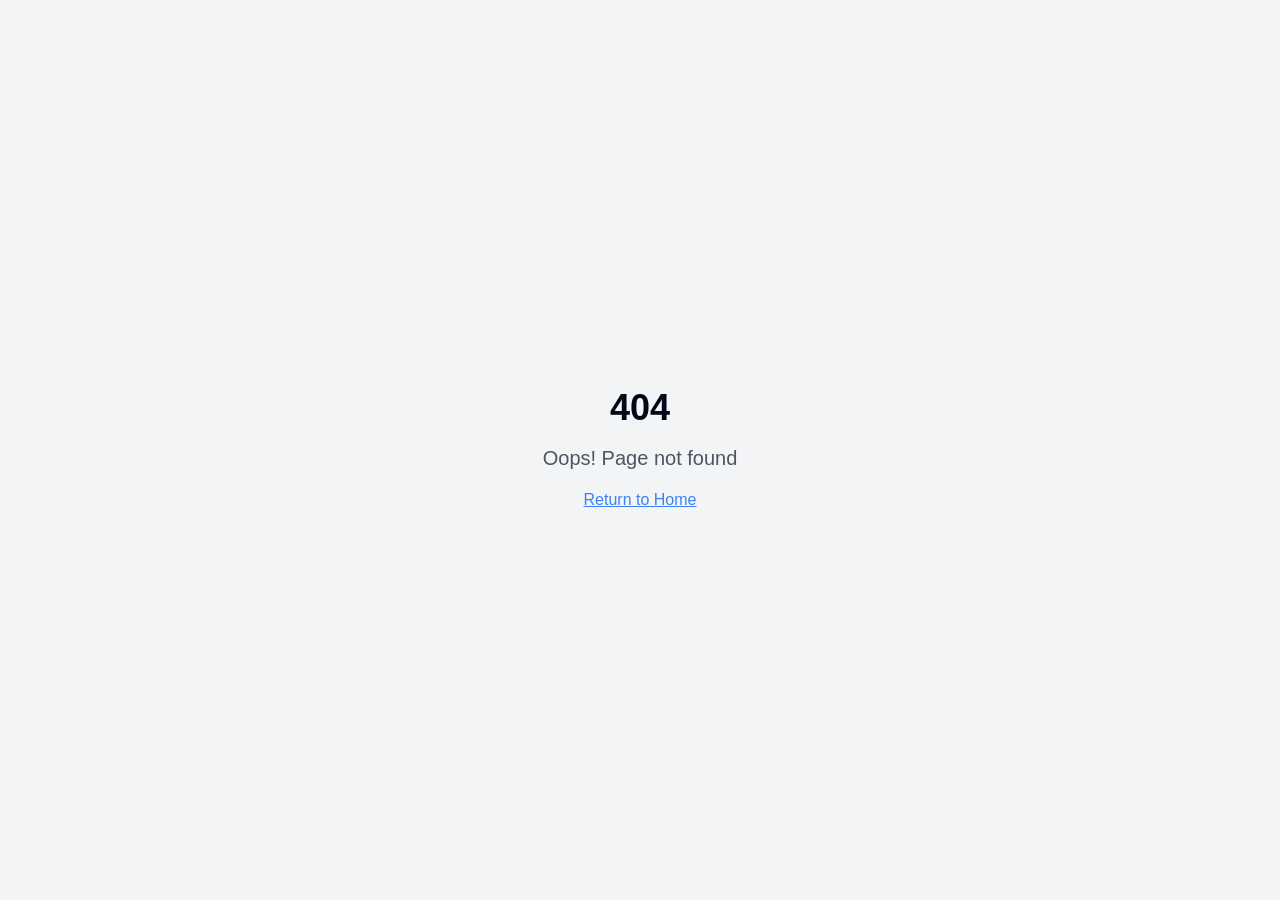
==== index.html @ 4aa0e710 "Initial Commit" ====
<!DOCTYPE html>
<html lang="en">
  <head>
    <meta charset="UTF-8" />
    <meta name="viewport" content="width=device-width, initial-scale=1.0" />
    <title>Parth Karnawat | Data Science in Finance</title>
    <meta name="description" content="Parth Karnawat - Data Science Professional specializing in Credit Risk Modeling, IFRS9, and Financial Analytics" />
    <meta name="author" content="Parth Karnawat" />

    <meta property="og:title" content="Parth Karnawat | Data Science in Finance" />
    <meta property="og:description" content="Parth Karnawat - Data Science Professional specializing in Credit Risk Modeling, IFRS9, and Financial Analytics" />
    <meta property="og:type" content="website" />
    <meta property="og:image" content="https://lovable.dev/opengraph-image-p98pqg.png" />

    <meta name="twitter:card" content="summary_large_image" />
    <meta name="twitter:site" content="@lovable_dev" />
    <meta name="twitter:image" content="https://lovable.dev/opengraph-image-p98pqg.png" />
    <script type="module" crossorigin src="/assets/index-DPYtNSV6.js"></script>
    <link rel="stylesheet" crossorigin href="/assets/index-B_X2TOBn.css">
  </head>

  <body>
    <div id="root"></div>
    <!-- IMPORTANT: DO NOT REMOVE THIS SCRIPT TAG OR THIS VERY COMMENT! -->
    <script src="https://cdn.gpteng.co/gptengineer.js" type="module"></script>
  </body>
</html>
---- assets/index-B_X2TOBn.css ----
*,:before,:after{--tw-border-spacing-x: 0;--tw-border-spacing-y: 0;--tw-translate-x: 0;--tw-translate-y: 0;--tw-rotate: 0;--tw-skew-x: 0;--tw-skew-y: 0;--tw-scale-x: 1;--tw-scale-y: 1;--tw-pan-x: ;--tw-pan-y: ;--tw-pinch-zoom: ;--tw-scroll-snap-strictness: proximity;--tw-gradient-from-position: ;--tw-gradient-via-position: ;--tw-gradient-to-position: ;--tw-ordinal: ;--tw-slashed-zero: ;--tw-numeric-figure: ;--tw-numeric-spacing: ;--tw-numeric-fraction: ;--tw-ring-inset: ;--tw-ring-offset-width: 0px;--tw-ring-offset-color: #fff;--tw-ring-color: rgb(59 130 246 / .5);--tw-ring-offset-shadow: 0 0 #0000;--tw-ring-shadow: 0 0 #0000;--tw-shadow: 0 0 #0000;--tw-shadow-colored: 0 0 #0000;--tw-blur: ;--tw-brightness: ;--tw-contrast: ;--tw-grayscale: ;--tw-hue-rotate: ;--tw-invert: ;--tw-saturate: ;--tw-sepia: ;--tw-drop-shadow: ;--tw-backdrop-blur: ;--tw-backdrop-brightness: ;--tw-backdrop-contrast: ;--tw-backdrop-grayscale: ;--tw-backdrop-hue-rotate: ;--tw-backdrop-invert: ;--tw-backdrop-opacity: ;--tw-backdrop-saturate: ;--tw-backdrop-sepia: ;--tw-contain-size: ;--tw-contain-layout: ;--tw-contain-paint: ;--tw-contain-style: }::backdrop{--tw-border-spacing-x: 0;--tw-border-spacing-y: 0;--tw-translate-x: 0;--tw-translate-y: 0;--tw-rotate: 0;--tw-skew-x: 0;--tw-skew-y: 0;--tw-scale-x: 1;--tw-scale-y: 1;--tw-pan-x: ;--tw-pan-y: ;--tw-pinch-zoom: ;--tw-scroll-snap-strictness: proximity;--tw-gradient-from-position: ;--tw-gradient-via-position: ;--tw-gradient-to-position: ;--tw-ordinal: ;--tw-slashed-zero: ;--tw-numeric-figure: ;--tw-numeric-spacing: ;--tw-numeric-fraction: ;--tw-ring-inset: ;--tw-ring-offset-width: 0px;--tw-ring-offset-color: #fff;--tw-ring-color: rgb(59 130 246 / .5);--tw-ring-offset-shadow: 0 0 #0000;--tw-ring-shadow: 0 0 #0000;--tw-shadow: 0 0 #0000;--tw-shadow-colored: 0 0 #0000;--tw-blur: ;--tw-brightness: ;--tw-contrast: ;--tw-grayscale: ;--tw-hue-rotate: ;--tw-invert: ;--tw-saturate: ;--tw-sepia: ;--tw-drop-shadow: ;--tw-backdrop-blur: ;--tw-backdrop-brightness: ;--tw-backdrop-contrast: ;--tw-backdrop-grayscale: ;--tw-backdrop-hue-rotate: ;--tw-backdrop-invert: ;--tw-backdrop-opacity: ;--tw-backdrop-saturate: ;--tw-backdrop-sepia: ;--tw-contain-size: ;--tw-contain-layout: ;--tw-contain-paint: ;--tw-contain-style: }*,:before,:after{box-sizing:border-box;border-width:0;border-style:solid;border-color:#e5e7eb}:before,:after{--tw-content: ""}html,:host{line-height:1.5;-webkit-text-size-adjust:100%;-moz-tab-size:4;-o-tab-size:4;tab-size:4;font-family:ui-sans-serif,system-ui,sans-serif,"Apple Color Emoji","Segoe UI Emoji",Segoe UI Symbol,"Noto Color Emoji";font-feature-settings:normal;font-variation-settings:normal;-webkit-tap-highlight-color:transparent}body{margin:0;line-height:inherit}hr{height:0;color:inherit;border-top-width:1px}abbr:where([title]){-webkit-text-decoration:underline dotted;text-decoration:underline dotted}h1,h2,h3,h4,h5,h6{font-size:inherit;font-weight:inherit}a{color:inherit;text-decoration:inherit}b,strong{font-weight:bolder}code,kbd,samp,pre{font-family:ui-monospace,SFMono-Regular,Menlo,Monaco,Consolas,Liberation Mono,Courier New,monospace;font-feature-settings:normal;font-variation-settings:normal;font-size:1em}small{font-size:80%}sub,sup{font-size:75%;line-height:0;position:relative;vertical-align:baseline}sub{bottom:-.25em}sup{top:-.5em}table{text-indent:0;border-color:inherit;border-collapse:collapse}button,input,optgroup,select,textarea{font-family:inherit;font-feature-settings:inherit;font-variation-settings:inherit;font-size:100%;font-weight:inherit;line-height:inherit;letter-spacing:inherit;color:inherit;margin:0;padding:0}button,select{text-transform:none}button,input:where([type=button]),input:where([type=reset]),input:where([type=submit]){-webkit-appearance:button;background-color:transparent;background-image:none}:-moz-focusring{outline:auto}:-moz-ui-invalid{box-shadow:none}progress{vertical-align:baseline}::-webkit-inner-spin-button,::-webkit-outer-spin-button{height:auto}[type=search]{-webkit-appearance:textfield;outline-offset:-2px}::-webkit-search-decoration{-webkit-appearance:none}::-webkit-file-upload-button{-webkit-appearance:button;font:inherit}summary{display:list-item}blockquote,dl,dd,h1,h2,h3,h4,h5,h6,hr,figure,p,pre{margin:0}fieldset{margin:0;padding:0}legend{padding:0}ol,ul,menu{list-style:none;margin:0;padding:0}dialog{padding:0}textarea{resize:vertical}input::-moz-placeholder,textarea::-moz-placeholder{opacity:1;color:#9ca3af}input::placeholder,textarea::placeholder{opacity:1;color:#9ca3af}button,[role=button]{cursor:pointer}:disabled{cursor:default}img,svg,video,canvas,audio,iframe,embed,object{display:block;vertical-align:middle}img,video{max-width:100%;height:auto}[hidden]:where(:not([hidden=until-found])){display:none}html{scroll-behavior:smooth;font-family:Inter,sans-serif}h1,h2,h3,h4,h5,h6{font-weight:600}.section-padding{padding-top:4rem;padding-bottom:4rem}@media (min-width: 768px){.section-padding{padding-top:6rem;padding-bottom:6rem}}.finance-gradient{background:linear-gradient(135deg,#0a2342,#2a7f62)}.card-finance{overflow:hidden;border-radius:var(--radius);--tw-bg-opacity: 1;background-color:rgb(255 255 255 / var(--tw-bg-opacity, 1));--tw-shadow: 0 4px 6px -1px rgb(0 0 0 / .1), 0 2px 4px -2px rgb(0 0 0 / .1);--tw-shadow-colored: 0 4px 6px -1px var(--tw-shadow-color), 0 2px 4px -2px var(--tw-shadow-color);box-shadow:var(--tw-ring-offset-shadow, 0 0 #0000),var(--tw-ring-shadow, 0 0 #0000),var(--tw-shadow);transition-property:box-shadow;transition-timing-function:cubic-bezier(.4,0,.2,1);transition-duration:.3s;animation-duration:.3s}.card-finance:hover{--tw-shadow: 0 10px 15px -3px rgb(0 0 0 / .1), 0 4px 6px -4px rgb(0 0 0 / .1);--tw-shadow-colored: 0 10px 15px -3px var(--tw-shadow-color), 0 4px 6px -4px var(--tw-shadow-color);box-shadow:var(--tw-ring-offset-shadow, 0 0 #0000),var(--tw-ring-shadow, 0 0 #0000),var(--tw-shadow)}.fade-in{opacity:0;animation:fadeIn .8s ease-in forwards}.slide-in-left{opacity:0;transform:translate(-30px);animation:slideInLeft .6s ease-out forwards}.slide-in-right{opacity:0;transform:translate(30px);animation:slideInRight .6s ease-out forwards}@keyframes fadeIn{0%{opacity:0}to{opacity:1}}@keyframes slideUp{0%{opacity:0;transform:translateY(20px)}to{opacity:1;transform:translateY(0)}}@keyframes slideInLeft{0%{opacity:0;transform:translate(-30px)}to{opacity:1;transform:translate(0)}}@keyframes slideInRight{0%{opacity:0;transform:translate(30px)}to{opacity:1;transform:translate(0)}}:root{--background: 0 0% 100%;--foreground: 222.2 84% 4.9%;--card: 0 0% 100%;--card-foreground: 222.2 84% 4.9%;--popover: 0 0% 100%;--popover-foreground: 222.2 84% 4.9%;--primary: 222.2 47.4% 11.2%;--primary-foreground: 210 40% 98%;--secondary: 210 40% 96.1%;--secondary-foreground: 222.2 47.4% 11.2%;--muted: 210 40% 96.1%;--muted-foreground: 215.4 16.3% 46.9%;--accent: 210 40% 96.1%;--accent-foreground: 222.2 47.4% 11.2%;--destructive: 0 84.2% 60.2%;--destructive-foreground: 210 40% 98%;--border: 214.3 31.8% 91.4%;--input: 214.3 31.8% 91.4%;--ring: 222.2 84% 4.9%;--radius: .5rem;--sidebar-background: 0 0% 98%;--sidebar-foreground: 240 5.3% 26.1%;--sidebar-primary: 240 5.9% 10%;--sidebar-primary-foreground: 0 0% 98%;--sidebar-accent: 240 4.8% 95.9%;--sidebar-accent-foreground: 240 5.9% 10%;--sidebar-border: 220 13% 91%;--sidebar-ring: 217.2 91.2% 59.8%}.dark{--background: 222.2 84% 4.9%;--foreground: 210 40% 98%;--card: 222.2 84% 4.9%;--card-foreground: 210 40% 98%;--popover: 222.2 84% 4.9%;--popover-foreground: 210 40% 98%;--primary: 210 40% 98%;--primary-foreground: 222.2 47.4% 11.2%;--secondary: 217.2 32.6% 17.5%;--secondary-foreground: 210 40% 98%;--muted: 217.2 32.6% 17.5%;--muted-foreground: 215 20.2% 65.1%;--accent: 217.2 32.6% 17.5%;--accent-foreground: 210 40% 98%;--destructive: 0 62.8% 30.6%;--destructive-foreground: 210 40% 98%;--border: 217.2 32.6% 17.5%;--input: 217.2 32.6% 17.5%;--ring: 212.7 26.8% 83.9%;--sidebar-background: 240 5.9% 10%;--sidebar-foreground: 240 4.8% 95.9%;--sidebar-primary: 224.3 76.3% 48%;--sidebar-primary-foreground: 0 0% 100%;--sidebar-accent: 240 3.7% 15.9%;--sidebar-accent-foreground: 240 4.8% 95.9%;--sidebar-border: 240 3.7% 15.9%;--sidebar-ring: 217.2 91.2% 59.8%}*{border-color:hsl(var(--border))}body{background-color:hsl(var(--background));color:hsl(var(--foreground))}.container{width:100%;margin-right:auto;margin-left:auto;padding-right:2rem;padding-left:2rem}@media (min-width: 1400px){.container{max-width:1400px}}.sr-only{position:absolute;width:1px;height:1px;padding:0;margin:-1px;overflow:hidden;clip:rect(0,0,0,0);white-space:nowrap;border-width:0}.pointer-events-none{pointer-events:none}.pointer-events-auto{pointer-events:auto}.visible{visibility:visible}.invisible{visibility:hidden}.fixed{position:fixed}.absolute{position:absolute}.relative{position:relative}.inset-0{top:0;right:0;bottom:0;left:0}.inset-x-0{left:0;right:0}.inset-y-0{top:0;bottom:0}.-bottom-12{bottom:-3rem}.-left-12{left:-3rem}.-left-\[9px\]{left:-9px}.-right-12{right:-3rem}.-top-12{top:-3rem}.bottom-0{bottom:0}.bottom-10{bottom:2.5rem}.left-0{left:0}.left-1{left:.25rem}.left-1\/2{left:50%}.left-2{left:.5rem}.left-\[50\%\]{left:50%}.right-0{right:0}.right-1{right:.25rem}.right-2{right:.5rem}.right-3{right:.75rem}.right-4{right:1rem}.top-0{top:0}.top-1\.5{top:.375rem}.top-1\/2{top:50%}.top-2{top:.5rem}.top-3\.5{top:.875rem}.top-4{top:1rem}.top-\[1px\]{top:1px}.top-\[50\%\]{top:50%}.top-\[60\%\]{top:60%}.top-full{top:100%}.z-10{z-index:10}.z-20{z-index:20}.z-50{z-index:50}.z-\[100\]{z-index:100}.z-\[1\]{z-index:1}.-mx-1{margin-left:-.25rem;margin-right:-.25rem}.mx-2{margin-left:.5rem;margin-right:.5rem}.mx-3\.5{margin-left:.875rem;margin-right:.875rem}.mx-auto{margin-left:auto;margin-right:auto}.my-0\.5{margin-top:.125rem;margin-bottom:.125rem}.my-1{margin-top:.25rem;margin-bottom:.25rem}.-ml-4{margin-left:-1rem}.-mt-4{margin-top:-1rem}.mb-1{margin-bottom:.25rem}.mb-12{margin-bottom:3rem}.mb-2{margin-bottom:.5rem}.mb-3{margin-bottom:.75rem}.mb-4{margin-bottom:1rem}.mb-6{margin-bottom:1.5rem}.mb-8{margin-bottom:2rem}.ml-1{margin-left:.25rem}.ml-4{margin-left:1rem}.ml-auto{margin-left:auto}.mr-2{margin-right:.5rem}.mr-3{margin-right:.75rem}.mt-1{margin-top:.25rem}.mt-1\.5{margin-top:.375rem}.mt-2{margin-top:.5rem}.mt-24{margin-top:6rem}.mt-4{margin-top:1rem}.mt-8{margin-top:2rem}.mt-auto{margin-top:auto}.block{display:block}.flex{display:flex}.inline-flex{display:inline-flex}.table{display:table}.grid{display:grid}.hidden{display:none}.aspect-square{aspect-ratio:1 / 1}.aspect-video{aspect-ratio:16 / 9}.size-4{width:1rem;height:1rem}.h-1\.5{height:.375rem}.h-10{height:2.5rem}.h-11{height:2.75rem}.h-12{height:3rem}.h-2{height:.5rem}.h-2\.5{height:.625rem}.h-3{height:.75rem}.h-3\.5{height:.875rem}.h-4{height:1rem}.h-5{height:1.25rem}.h-6{height:1.5rem}.h-7{height:1.75rem}.h-8{height:2rem}.h-9{height:2.25rem}.h-\[1px\]{height:1px}.h-\[var\(--radix-navigation-menu-viewport-height\)\]{height:var(--radix-navigation-menu-viewport-height)}.h-\[var\(--radix-select-trigger-height\)\]{height:var(--radix-select-trigger-height)}.h-auto{height:auto}.h-full{height:100%}.h-px{height:1px}.h-svh{height:100svh}.max-h-96{max-height:24rem}.max-h-\[300px\]{max-height:300px}.max-h-screen{max-height:100vh}.min-h-0{min-height:0px}.min-h-\[150px\]{min-height:150px}.min-h-\[80px\]{min-height:80px}.min-h-screen{min-height:100vh}.min-h-svh{min-height:100svh}.w-0{width:0px}.w-1{width:.25rem}.w-10{width:2.5rem}.w-11{width:2.75rem}.w-2{width:.5rem}.w-2\.5{width:.625rem}.w-3{width:.75rem}.w-3\.5{width:.875rem}.w-3\/4{width:75%}.w-4{width:1rem}.w-5{width:1.25rem}.w-64{width:16rem}.w-7{width:1.75rem}.w-72{width:18rem}.w-8{width:2rem}.w-9{width:2.25rem}.w-\[--sidebar-width\]{width:var(--sidebar-width)}.w-\[100px\]{width:100px}.w-\[1px\]{width:1px}.w-auto{width:auto}.w-full{width:100%}.w-max{width:-moz-max-content;width:max-content}.w-px{width:1px}.min-w-0{min-width:0px}.min-w-5{min-width:1.25rem}.min-w-\[12rem\]{min-width:12rem}.min-w-\[8rem\]{min-width:8rem}.min-w-\[var\(--radix-select-trigger-width\)\]{min-width:var(--radix-select-trigger-width)}.max-w-2xl{max-width:42rem}.max-w-3xl{max-width:48rem}.max-w-\[--skeleton-width\]{max-width:var(--skeleton-width)}.max-w-lg{max-width:32rem}.max-w-max{max-width:-moz-max-content;max-width:max-content}.flex-1{flex:1 1 0%}.flex-shrink-0,.shrink-0{flex-shrink:0}.grow{flex-grow:1}.grow-0{flex-grow:0}.basis-full{flex-basis:100%}.caption-bottom{caption-side:bottom}.border-collapse{border-collapse:collapse}.-translate-x-1\/2{--tw-translate-x: -50%;transform:translate(var(--tw-translate-x),var(--tw-translate-y)) rotate(var(--tw-rotate)) skew(var(--tw-skew-x)) skewY(var(--tw-skew-y)) scaleX(var(--tw-scale-x)) scaleY(var(--tw-scale-y))}.-translate-x-px{--tw-translate-x: -1px;transform:translate(var(--tw-translate-x),var(--tw-translate-y)) rotate(var(--tw-rotate)) skew(var(--tw-skew-x)) skewY(var(--tw-skew-y)) scaleX(var(--tw-scale-x)) scaleY(var(--tw-scale-y))}.-translate-y-1\/2{--tw-translate-y: -50%;transform:translate(var(--tw-translate-x),var(--tw-translate-y)) rotate(var(--tw-rotate)) skew(var(--tw-skew-x)) skewY(var(--tw-skew-y)) scaleX(var(--tw-scale-x)) scaleY(var(--tw-scale-y))}.translate-x-\[-50\%\]{--tw-translate-x: -50%;transform:translate(var(--tw-translate-x),var(--tw-translate-y)) rotate(var(--tw-rotate)) skew(var(--tw-skew-x)) skewY(var(--tw-skew-y)) scaleX(var(--tw-scale-x)) scaleY(var(--tw-scale-y))}.translate-x-px{--tw-translate-x: 1px;transform:translate(var(--tw-translate-x),var(--tw-translate-y)) rotate(var(--tw-rotate)) skew(var(--tw-skew-x)) skewY(var(--tw-skew-y)) scaleX(var(--tw-scale-x)) scaleY(var(--tw-scale-y))}.translate-y-\[-50\%\]{--tw-translate-y: -50%;transform:translate(var(--tw-translate-x),var(--tw-translate-y)) rotate(var(--tw-rotate)) skew(var(--tw-skew-x)) skewY(var(--tw-skew-y)) scaleX(var(--tw-scale-x)) scaleY(var(--tw-scale-y))}.rotate-45{--tw-rotate: 45deg;transform:translate(var(--tw-translate-x),var(--tw-translate-y)) rotate(var(--tw-rotate)) skew(var(--tw-skew-x)) skewY(var(--tw-skew-y)) scaleX(var(--tw-scale-x)) scaleY(var(--tw-scale-y))}.rotate-90{--tw-rotate: 90deg;transform:translate(var(--tw-translate-x),var(--tw-translate-y)) rotate(var(--tw-rotate)) skew(var(--tw-skew-x)) skewY(var(--tw-skew-y)) scaleX(var(--tw-scale-x)) scaleY(var(--tw-scale-y))}.transform{transform:translate(var(--tw-translate-x),var(--tw-translate-y)) rotate(var(--tw-rotate)) skew(var(--tw-skew-x)) skewY(var(--tw-skew-y)) scaleX(var(--tw-scale-x)) scaleY(var(--tw-scale-y))}@keyframes bounce{0%,to{transform:translateY(-25%);animation-timing-function:cubic-bezier(.8,0,1,1)}50%{transform:none;animation-timing-function:cubic-bezier(0,0,.2,1)}}.animate-bounce{animation:bounce 1s infinite}@keyframes pulse{50%{opacity:.5}}.animate-pulse{animation:pulse 2s cubic-bezier(.4,0,.6,1) infinite}.cursor-default{cursor:default}.cursor-pointer{cursor:pointer}.touch-none{touch-action:none}.select-none{-webkit-user-select:none;-moz-user-select:none;user-select:none}.list-disc{list-style-type:disc}.list-none{list-style-type:none}.grid-cols-2{grid-template-columns:repeat(2,minmax(0,1fr))}.flex-row{flex-direction:row}.flex-col{flex-direction:column}.flex-col-reverse{flex-direction:column-reverse}.flex-wrap{flex-wrap:wrap}.items-start{align-items:flex-start}.items-end{align-items:flex-end}.items-center{align-items:center}.items-stretch{align-items:stretch}.justify-center{justify-content:center}.justify-between{justify-content:space-between}.gap-1{gap:.25rem}.gap-1\.5{gap:.375rem}.gap-12{gap:3rem}.gap-2{gap:.5rem}.gap-4{gap:1rem}.gap-8{gap:2rem}.space-x-1>:not([hidden])~:not([hidden]){--tw-space-x-reverse: 0;margin-right:calc(.25rem * var(--tw-space-x-reverse));margin-left:calc(.25rem * calc(1 - var(--tw-space-x-reverse)))}.space-x-2>:not([hidden])~:not([hidden]){--tw-space-x-reverse: 0;margin-right:calc(.5rem * var(--tw-space-x-reverse));margin-left:calc(.5rem * calc(1 - var(--tw-space-x-reverse)))}.space-x-4>:not([hidden])~:not([hidden]){--tw-space-x-reverse: 0;margin-right:calc(1rem * var(--tw-space-x-reverse));margin-left:calc(1rem * calc(1 - var(--tw-space-x-reverse)))}.space-y-1>:not([hidden])~:not([hidden]){--tw-space-y-reverse: 0;margin-top:calc(.25rem * calc(1 - var(--tw-space-y-reverse)));margin-bottom:calc(.25rem * var(--tw-space-y-reverse))}.space-y-1\.5>:not([hidden])~:not([hidden]){--tw-space-y-reverse: 0;margin-top:calc(.375rem * calc(1 - var(--tw-space-y-reverse)));margin-bottom:calc(.375rem * var(--tw-space-y-reverse))}.space-y-2>:not([hidden])~:not([hidden]){--tw-space-y-reverse: 0;margin-top:calc(.5rem * calc(1 - var(--tw-space-y-reverse)));margin-bottom:calc(.5rem * var(--tw-space-y-reverse))}.space-y-3>:not([hidden])~:not([hidden]){--tw-space-y-reverse: 0;margin-top:calc(.75rem * calc(1 - var(--tw-space-y-reverse)));margin-bottom:calc(.75rem * var(--tw-space-y-reverse))}.space-y-4>:not([hidden])~:not([hidden]){--tw-space-y-reverse: 0;margin-top:calc(1rem * calc(1 - var(--tw-space-y-reverse)));margin-bottom:calc(1rem * var(--tw-space-y-reverse))}.overflow-auto{overflow:auto}.overflow-hidden{overflow:hidden}.overflow-y-auto{overflow-y:auto}.overflow-x-hidden{overflow-x:hidden}.whitespace-nowrap{white-space:nowrap}.break-words{overflow-wrap:break-word}.rounded-\[2px\]{border-radius:2px}.rounded-\[inherit\]{border-radius:inherit}.rounded-full{border-radius:9999px}.rounded-lg{border-radius:var(--radius)}.rounded-md{border-radius:calc(var(--radius) - 2px)}.rounded-sm{border-radius:calc(var(--radius) - 4px)}.rounded-t-\[10px\]{border-top-left-radius:10px;border-top-right-radius:10px}.rounded-tl-sm{border-top-left-radius:calc(var(--radius) - 4px)}.border{border-width:1px}.border-2{border-width:2px}.border-\[1\.5px\]{border-width:1.5px}.border-y{border-top-width:1px;border-bottom-width:1px}.border-b{border-bottom-width:1px}.border-l{border-left-width:1px}.border-l-2{border-left-width:2px}.border-r{border-right-width:1px}.border-t{border-top-width:1px}.border-dashed{border-style:dashed}.border-\[--color-border\]{border-color:var(--color-border)}.border-border\/50{border-color:hsl(var(--border) / .5)}.border-destructive{border-color:hsl(var(--destructive))}.border-destructive\/50{border-color:hsl(var(--destructive) / .5)}.border-finance-gold{--tw-border-opacity: 1;border-color:rgb(213 160 33 / var(--tw-border-opacity, 1))}.border-finance-navy{--tw-border-opacity: 1;border-color:rgb(10 35 66 / var(--tw-border-opacity, 1))}.border-finance-teal{--tw-border-opacity: 1;border-color:rgb(42 127 98 / var(--tw-border-opacity, 1))}.border-input{border-color:hsl(var(--input))}.border-primary{border-color:hsl(var(--primary))}.border-sidebar-border{border-color:hsl(var(--sidebar-border))}.border-transparent{border-color:transparent}.border-white{--tw-border-opacity: 1;border-color:rgb(255 255 255 / var(--tw-border-opacity, 1))}.border-l-transparent{border-left-color:transparent}.border-t-transparent{border-top-color:transparent}.bg-\[\#0077B5\]{--tw-bg-opacity: 1;background-color:rgb(0 119 181 / var(--tw-bg-opacity, 1))}.bg-\[\#333\]{--tw-bg-opacity: 1;background-color:rgb(51 51 51 / var(--tw-bg-opacity, 1))}.bg-\[--color-bg\]{background-color:var(--color-bg)}.bg-accent{background-color:hsl(var(--accent))}.bg-background{background-color:hsl(var(--background))}.bg-black\/80{background-color:#000c}.bg-border{background-color:hsl(var(--border))}.bg-card{background-color:hsl(var(--card))}.bg-destructive{background-color:hsl(var(--destructive))}.bg-finance-gold{--tw-bg-opacity: 1;background-color:rgb(213 160 33 / var(--tw-bg-opacity, 1))}.bg-finance-lightgray{--tw-bg-opacity: 1;background-color:rgb(245 247 250 / var(--tw-bg-opacity, 1))}.bg-finance-navy{--tw-bg-opacity: 1;background-color:rgb(10 35 66 / var(--tw-bg-opacity, 1))}.bg-finance-teal{--tw-bg-opacity: 1;background-color:rgb(42 127 98 / var(--tw-bg-opacity, 1))}.bg-foreground{background-color:hsl(var(--foreground))}.bg-gray-100{--tw-bg-opacity: 1;background-color:rgb(243 244 246 / var(--tw-bg-opacity, 1))}.bg-gray-200{--tw-bg-opacity: 1;background-color:rgb(229 231 235 / var(--tw-bg-opacity, 1))}.bg-muted{background-color:hsl(var(--muted))}.bg-muted\/50{background-color:hsl(var(--muted) / .5)}.bg-popover{background-color:hsl(var(--popover))}.bg-primary{background-color:hsl(var(--primary))}.bg-secondary{background-color:hsl(var(--secondary))}.bg-sidebar{background-color:hsl(var(--sidebar-background))}.bg-sidebar-border{background-color:hsl(var(--sidebar-border))}.bg-transparent{background-color:transparent}.bg-white{--tw-bg-opacity: 1;background-color:rgb(255 255 255 / var(--tw-bg-opacity, 1))}.bg-\[url\(\'https\:\/\/images\.unsplash\.com\/photo-1553877522-43269d4ea984\?ixlib\=rb-1\.2\.1\&auto\=format\&fit\=crop\&w\=1950\&q\=80\'\)\]{background-image:url(https://images.unsplash.com/photo-1553877522-43269d4ea984?ixlib=rb-1.2.1&auto=format&fit=crop&w=1950&q=80)}.bg-cover{background-size:cover}.bg-center{background-position:center}.fill-current{fill:currentColor}.p-0{padding:0}.p-1{padding:.25rem}.p-2{padding:.5rem}.p-3{padding:.75rem}.p-4{padding:1rem}.p-6{padding:1.5rem}.p-\[1px\]{padding:1px}.px-1{padding-left:.25rem;padding-right:.25rem}.px-2{padding-left:.5rem;padding-right:.5rem}.px-2\.5{padding-left:.625rem;padding-right:.625rem}.px-3{padding-left:.75rem;padding-right:.75rem}.px-4{padding-left:1rem;padding-right:1rem}.px-5{padding-left:1.25rem;padding-right:1.25rem}.px-6{padding-left:1.5rem;padding-right:1.5rem}.px-8{padding-left:2rem;padding-right:2rem}.py-0\.5{padding-top:.125rem;padding-bottom:.125rem}.py-1{padding-top:.25rem;padding-bottom:.25rem}.py-1\.5{padding-top:.375rem;padding-bottom:.375rem}.py-2{padding-top:.5rem;padding-bottom:.5rem}.py-3{padding-top:.75rem;padding-bottom:.75rem}.py-4{padding-top:1rem;padding-bottom:1rem}.py-6{padding-top:1.5rem;padding-bottom:1.5rem}.py-8{padding-top:2rem;padding-bottom:2rem}.pb-3{padding-bottom:.75rem}.pb-4{padding-bottom:1rem}.pl-2\.5{padding-left:.625rem}.pl-4{padding-left:1rem}.pl-5{padding-left:1.25rem}.pl-8{padding-left:2rem}.pr-2{padding-right:.5rem}.pr-2\.5{padding-right:.625rem}.pr-8{padding-right:2rem}.pt-0{padding-top:0}.pt-1{padding-top:.25rem}.pt-16{padding-top:4rem}.pt-3{padding-top:.75rem}.pt-4{padding-top:1rem}.text-left{text-align:left}.text-center{text-align:center}.align-middle{vertical-align:middle}.font-mono{font-family:ui-monospace,SFMono-Regular,Menlo,Monaco,Consolas,Liberation Mono,Courier New,monospace}.text-2xl{font-size:1.5rem;line-height:2rem}.text-3xl{font-size:1.875rem;line-height:2.25rem}.text-4xl{font-size:2.25rem;line-height:2.5rem}.text-\[0\.8rem\]{font-size:.8rem}.text-base{font-size:1rem;line-height:1.5rem}.text-lg{font-size:1.125rem;line-height:1.75rem}.text-sm{font-size:.875rem;line-height:1.25rem}.text-xl{font-size:1.25rem;line-height:1.75rem}.text-xs{font-size:.75rem;line-height:1rem}.font-bold{font-weight:700}.font-light{font-weight:300}.font-medium{font-weight:500}.font-normal{font-weight:400}.font-semibold{font-weight:600}.capitalize{text-transform:capitalize}.italic{font-style:italic}.tabular-nums{--tw-numeric-spacing: tabular-nums;font-variant-numeric:var(--tw-ordinal) var(--tw-slashed-zero) var(--tw-numeric-figure) var(--tw-numeric-spacing) var(--tw-numeric-fraction)}.leading-none{line-height:1}.tracking-tight{letter-spacing:-.025em}.tracking-widest{letter-spacing:.1em}.text-accent-foreground{color:hsl(var(--accent-foreground))}.text-blue-500{--tw-text-opacity: 1;color:rgb(59 130 246 / var(--tw-text-opacity, 1))}.text-blue-600{--tw-text-opacity: 1;color:rgb(37 99 235 / var(--tw-text-opacity, 1))}.text-card-foreground{color:hsl(var(--card-foreground))}.text-current{color:currentColor}.text-destructive{color:hsl(var(--destructive))}.text-destructive-foreground{color:hsl(var(--destructive-foreground))}.text-finance-darktext{--tw-text-opacity: 1;color:rgb(51 51 51 / var(--tw-text-opacity, 1))}.text-finance-gold{--tw-text-opacity: 1;color:rgb(213 160 33 / var(--tw-text-opacity, 1))}.text-finance-navy{--tw-text-opacity: 1;color:rgb(10 35 66 / var(--tw-text-opacity, 1))}.text-finance-teal{--tw-text-opacity: 1;color:rgb(42 127 98 / var(--tw-text-opacity, 1))}.text-foreground{color:hsl(var(--foreground))}.text-foreground\/50{color:hsl(var(--foreground) / .5)}.text-gray-500{--tw-text-opacity: 1;color:rgb(107 114 128 / var(--tw-text-opacity, 1))}.text-gray-600{--tw-text-opacity: 1;color:rgb(75 85 99 / var(--tw-text-opacity, 1))}.text-muted-foreground{color:hsl(var(--muted-foreground))}.text-popover-foreground{color:hsl(var(--popover-foreground))}.text-primary{color:hsl(var(--primary))}.text-primary-foreground{color:hsl(var(--primary-foreground))}.text-secondary-foreground{color:hsl(var(--secondary-foreground))}.text-sidebar-foreground{color:hsl(var(--sidebar-foreground))}.text-sidebar-foreground\/70{color:hsl(var(--sidebar-foreground) / .7)}.text-white{--tw-text-opacity: 1;color:rgb(255 255 255 / var(--tw-text-opacity, 1))}.underline{text-decoration-line:underline}.underline-offset-4{text-underline-offset:4px}.opacity-0{opacity:0}.opacity-10{opacity:.1}.opacity-50{opacity:.5}.opacity-60{opacity:.6}.opacity-70{opacity:.7}.opacity-90{opacity:.9}.shadow-\[0_0_0_1px_hsl\(var\(--sidebar-border\)\)\]{--tw-shadow: 0 0 0 1px hsl(var(--sidebar-border));--tw-shadow-colored: 0 0 0 1px var(--tw-shadow-color);box-shadow:var(--tw-ring-offset-shadow, 0 0 #0000),var(--tw-ring-shadow, 0 0 #0000),var(--tw-shadow)}.shadow-lg{--tw-shadow: 0 10px 15px -3px rgb(0 0 0 / .1), 0 4px 6px -4px rgb(0 0 0 / .1);--tw-shadow-colored: 0 10px 15px -3px var(--tw-shadow-color), 0 4px 6px -4px var(--tw-shadow-color);box-shadow:var(--tw-ring-offset-shadow, 0 0 #0000),var(--tw-ring-shadow, 0 0 #0000),var(--tw-shadow)}.shadow-md{--tw-shadow: 0 4px 6px -1px rgb(0 0 0 / .1), 0 2px 4px -2px rgb(0 0 0 / .1);--tw-shadow-colored: 0 4px 6px -1px var(--tw-shadow-color), 0 2px 4px -2px var(--tw-shadow-color);box-shadow:var(--tw-ring-offset-shadow, 0 0 #0000),var(--tw-ring-shadow, 0 0 #0000),var(--tw-shadow)}.shadow-none{--tw-shadow: 0 0 #0000;--tw-shadow-colored: 0 0 #0000;box-shadow:var(--tw-ring-offset-shadow, 0 0 #0000),var(--tw-ring-shadow, 0 0 #0000),var(--tw-shadow)}.shadow-sm{--tw-shadow: 0 1px 2px 0 rgb(0 0 0 / .05);--tw-shadow-colored: 0 1px 2px 0 var(--tw-shadow-color);box-shadow:var(--tw-ring-offset-shadow, 0 0 #0000),var(--tw-ring-shadow, 0 0 #0000),var(--tw-shadow)}.shadow-xl{--tw-shadow: 0 20px 25px -5px rgb(0 0 0 / .1), 0 8px 10px -6px rgb(0 0 0 / .1);--tw-shadow-colored: 0 20px 25px -5px var(--tw-shadow-color), 0 8px 10px -6px var(--tw-shadow-color);box-shadow:var(--tw-ring-offset-shadow, 0 0 #0000),var(--tw-ring-shadow, 0 0 #0000),var(--tw-shadow)}.outline-none{outline:2px solid transparent;outline-offset:2px}.outline{outline-style:solid}.ring-0{--tw-ring-offset-shadow: var(--tw-ring-inset) 0 0 0 var(--tw-ring-offset-width) var(--tw-ring-offset-color);--tw-ring-shadow: var(--tw-ring-inset) 0 0 0 calc(0px + var(--tw-ring-offset-width)) var(--tw-ring-color);box-shadow:var(--tw-ring-offset-shadow),var(--tw-ring-shadow),var(--tw-shadow, 0 0 #0000)}.ring-2{--tw-ring-offset-shadow: var(--tw-ring-inset) 0 0 0 var(--tw-ring-offset-width) var(--tw-ring-offset-color);--tw-ring-shadow: var(--tw-ring-inset) 0 0 0 calc(2px + var(--tw-ring-offset-width)) var(--tw-ring-color);box-shadow:var(--tw-ring-offset-shadow),var(--tw-ring-shadow),var(--tw-shadow, 0 0 #0000)}.ring-ring{--tw-ring-color: hsl(var(--ring))}.ring-sidebar-ring{--tw-ring-color: hsl(var(--sidebar-ring))}.ring-offset-background{--tw-ring-offset-color: hsl(var(--background))}.filter{filter:var(--tw-blur) var(--tw-brightness) var(--tw-contrast) var(--tw-grayscale) var(--tw-hue-rotate) var(--tw-invert) var(--tw-saturate) var(--tw-sepia) var(--tw-drop-shadow)}.transition{transition-property:color,background-color,border-color,text-decoration-color,fill,stroke,opacity,box-shadow,transform,filter,-webkit-backdrop-filter;transition-property:color,background-color,border-color,text-decoration-color,fill,stroke,opacity,box-shadow,transform,filter,backdrop-filter;transition-property:color,background-color,border-color,text-decoration-color,fill,stroke,opacity,box-shadow,transform,filter,backdrop-filter,-webkit-backdrop-filter;transition-timing-function:cubic-bezier(.4,0,.2,1);transition-duration:.15s}.transition-\[left\,right\,width\]{transition-property:left,right,width;transition-timing-function:cubic-bezier(.4,0,.2,1);transition-duration:.15s}.transition-\[margin\,opa\]{transition-property:margin,opa;transition-timing-function:cubic-bezier(.4,0,.2,1);transition-duration:.15s}.transition-\[width\,height\,padding\]{transition-property:width,height,padding;transition-timing-function:cubic-bezier(.4,0,.2,1);transition-duration:.15s}.transition-\[width\]{transition-property:width;transition-timing-function:cubic-bezier(.4,0,.2,1);transition-duration:.15s}.transition-all{transition-property:all;transition-timing-function:cubic-bezier(.4,0,.2,1);transition-duration:.15s}.transition-colors{transition-property:color,background-color,border-color,text-decoration-color,fill,stroke;transition-timing-function:cubic-bezier(.4,0,.2,1);transition-duration:.15s}.transition-opacity{transition-property:opacity;transition-timing-function:cubic-bezier(.4,0,.2,1);transition-duration:.15s}.transition-transform{transition-property:transform;transition-timing-function:cubic-bezier(.4,0,.2,1);transition-duration:.15s}.duration-1000{transition-duration:1s}.duration-200{transition-duration:.2s}.duration-300{transition-duration:.3s}.ease-in-out{transition-timing-function:cubic-bezier(.4,0,.2,1)}.ease-linear{transition-timing-function:linear}@keyframes enter{0%{opacity:var(--tw-enter-opacity, 1);transform:translate3d(var(--tw-enter-translate-x, 0),var(--tw-enter-translate-y, 0),0) scale3d(var(--tw-enter-scale, 1),var(--tw-enter-scale, 1),var(--tw-enter-scale, 1)) rotate(var(--tw-enter-rotate, 0))}}@keyframes exit{to{opacity:var(--tw-exit-opacity, 1);transform:translate3d(var(--tw-exit-translate-x, 0),var(--tw-exit-translate-y, 0),0) scale3d(var(--tw-exit-scale, 1),var(--tw-exit-scale, 1),var(--tw-exit-scale, 1)) rotate(var(--tw-exit-rotate, 0))}}.animate-in{animation-name:enter;animation-duration:.15s;--tw-enter-opacity: initial;--tw-enter-scale: initial;--tw-enter-rotate: initial;--tw-enter-translate-x: initial;--tw-enter-translate-y: initial}.fade-in,.fade-in-0{--tw-enter-opacity: 0}.fade-in-80{--tw-enter-opacity: .8}.zoom-in-95{--tw-enter-scale: .95}.duration-1000{animation-duration:1s}.duration-200{animation-duration:.2s}.duration-300{animation-duration:.3s}.ease-in-out{animation-timing-function:cubic-bezier(.4,0,.2,1)}.ease-linear{animation-timing-function:linear}.data-\[motion\^\=from-\]\:fade-in[data-motion^=from-],.data-\[state\=visible\]\:fade-in[data-state=visible]{opacity:0;animation:fadeIn .8s ease-in forwards}.file\:border-0::file-selector-button{border-width:0px}.file\:bg-transparent::file-selector-button{background-color:transparent}.file\:text-sm::file-selector-button{font-size:.875rem;line-height:1.25rem}.file\:font-medium::file-selector-button{font-weight:500}.file\:text-foreground::file-selector-button{color:hsl(var(--foreground))}.placeholder\:text-muted-foreground::-moz-placeholder{color:hsl(var(--muted-foreground))}.placeholder\:text-muted-foreground::placeholder{color:hsl(var(--muted-foreground))}.after\:absolute:after{content:var(--tw-content);position:absolute}.after\:-inset-2:after{content:var(--tw-content);top:-.5rem;right:-.5rem;bottom:-.5rem;left:-.5rem}.after\:inset-y-0:after{content:var(--tw-content);top:0;bottom:0}.after\:left-1\/2:after{content:var(--tw-content);left:50%}.after\:w-1:after{content:var(--tw-content);width:.25rem}.after\:w-\[2px\]:after{content:var(--tw-content);width:2px}.after\:-translate-x-1\/2:after{content:var(--tw-content);--tw-translate-x: -50%;transform:translate(var(--tw-translate-x),var(--tw-translate-y)) rotate(var(--tw-rotate)) skew(var(--tw-skew-x)) skewY(var(--tw-skew-y)) scaleX(var(--tw-scale-x)) scaleY(var(--tw-scale-y))}.first\:rounded-l-md:first-child{border-top-left-radius:calc(var(--radius) - 2px);border-bottom-left-radius:calc(var(--radius) - 2px)}.first\:border-l:first-child{border-left-width:1px}.last\:mb-0:last-child{margin-bottom:0}.last\:rounded-r-md:last-child{border-top-right-radius:calc(var(--radius) - 2px);border-bottom-right-radius:calc(var(--radius) - 2px)}.focus-within\:relative:focus-within{position:relative}.focus-within\:z-20:focus-within{z-index:20}.hover\:bg-\[\#005582\]:hover{--tw-bg-opacity: 1;background-color:rgb(0 85 130 / var(--tw-bg-opacity, 1))}.hover\:bg-\[\#1A1F2C\]:hover{--tw-bg-opacity: 1;background-color:rgb(26 31 44 / var(--tw-bg-opacity, 1))}.hover\:bg-accent:hover{background-color:hsl(var(--accent))}.hover\:bg-destructive\/80:hover{background-color:hsl(var(--destructive) / .8)}.hover\:bg-destructive\/90:hover{background-color:hsl(var(--destructive) / .9)}.hover\:bg-finance-gold:hover{--tw-bg-opacity: 1;background-color:rgb(213 160 33 / var(--tw-bg-opacity, 1))}.hover\:bg-finance-teal:hover{--tw-bg-opacity: 1;background-color:rgb(42 127 98 / var(--tw-bg-opacity, 1))}.hover\:bg-muted:hover{background-color:hsl(var(--muted))}.hover\:bg-muted\/50:hover{background-color:hsl(var(--muted) / .5)}.hover\:bg-primary:hover{background-color:hsl(var(--primary))}.hover\:bg-primary\/80:hover{background-color:hsl(var(--primary) / .8)}.hover\:bg-primary\/90:hover{background-color:hsl(var(--primary) / .9)}.hover\:bg-secondary:hover{background-color:hsl(var(--secondary))}.hover\:bg-secondary\/80:hover{background-color:hsl(var(--secondary) / .8)}.hover\:bg-sidebar-accent:hover{background-color:hsl(var(--sidebar-accent))}.hover\:bg-white:hover{--tw-bg-opacity: 1;background-color:rgb(255 255 255 / var(--tw-bg-opacity, 1))}.hover\:text-accent-foreground:hover{color:hsl(var(--accent-foreground))}.hover\:text-blue-700:hover{--tw-text-opacity: 1;color:rgb(29 78 216 / var(--tw-text-opacity, 1))}.hover\:text-finance-navy:hover{--tw-text-opacity: 1;color:rgb(10 35 66 / var(--tw-text-opacity, 1))}.hover\:text-finance-teal:hover{--tw-text-opacity: 1;color:rgb(42 127 98 / var(--tw-text-opacity, 1))}.hover\:text-foreground:hover{color:hsl(var(--foreground))}.hover\:text-muted-foreground:hover{color:hsl(var(--muted-foreground))}.hover\:text-primary-foreground:hover{color:hsl(var(--primary-foreground))}.hover\:text-sidebar-accent-foreground:hover{color:hsl(var(--sidebar-accent-foreground))}.hover\:text-white:hover{--tw-text-opacity: 1;color:rgb(255 255 255 / var(--tw-text-opacity, 1))}.hover\:underline:hover{text-decoration-line:underline}.hover\:opacity-100:hover{opacity:1}.hover\:shadow-\[0_0_0_1px_hsl\(var\(--sidebar-accent\)\)\]:hover{--tw-shadow: 0 0 0 1px hsl(var(--sidebar-accent));--tw-shadow-colored: 0 0 0 1px var(--tw-shadow-color);box-shadow:var(--tw-ring-offset-shadow, 0 0 #0000),var(--tw-ring-shadow, 0 0 #0000),var(--tw-shadow)}.hover\:shadow-lg:hover{--tw-shadow: 0 10px 15px -3px rgb(0 0 0 / .1), 0 4px 6px -4px rgb(0 0 0 / .1);--tw-shadow-colored: 0 10px 15px -3px var(--tw-shadow-color), 0 4px 6px -4px var(--tw-shadow-color);box-shadow:var(--tw-ring-offset-shadow, 0 0 #0000),var(--tw-ring-shadow, 0 0 #0000),var(--tw-shadow)}.hover\:after\:bg-sidebar-border:hover:after{content:var(--tw-content);background-color:hsl(var(--sidebar-border))}.focus\:bg-accent:focus{background-color:hsl(var(--accent))}.focus\:bg-primary:focus{background-color:hsl(var(--primary))}.focus\:text-accent-foreground:focus{color:hsl(var(--accent-foreground))}.focus\:text-primary-foreground:focus{color:hsl(var(--primary-foreground))}.focus\:opacity-100:focus{opacity:1}.focus\:outline-none:focus{outline:2px solid transparent;outline-offset:2px}.focus\:ring-2:focus{--tw-ring-offset-shadow: var(--tw-ring-inset) 0 0 0 var(--tw-ring-offset-width) var(--tw-ring-offset-color);--tw-ring-shadow: var(--tw-ring-inset) 0 0 0 calc(2px + var(--tw-ring-offset-width)) var(--tw-ring-color);box-shadow:var(--tw-ring-offset-shadow),var(--tw-ring-shadow),var(--tw-shadow, 0 0 #0000)}.focus\:ring-ring:focus{--tw-ring-color: hsl(var(--ring))}.focus\:ring-offset-2:focus{--tw-ring-offset-width: 2px}.focus-visible\:outline-none:focus-visible{outline:2px solid transparent;outline-offset:2px}.focus-visible\:ring-1:focus-visible{--tw-ring-offset-shadow: var(--tw-ring-inset) 0 0 0 var(--tw-ring-offset-width) var(--tw-ring-offset-color);--tw-ring-shadow: var(--tw-ring-inset) 0 0 0 calc(1px + var(--tw-ring-offset-width)) var(--tw-ring-color);box-shadow:var(--tw-ring-offset-shadow),var(--tw-ring-shadow),var(--tw-shadow, 0 0 #0000)}.focus-visible\:ring-2:focus-visible{--tw-ring-offset-shadow: var(--tw-ring-inset) 0 0 0 var(--tw-ring-offset-width) var(--tw-ring-offset-color);--tw-ring-shadow: var(--tw-ring-inset) 0 0 0 calc(2px + var(--tw-ring-offset-width)) var(--tw-ring-color);box-shadow:var(--tw-ring-offset-shadow),var(--tw-ring-shadow),var(--tw-shadow, 0 0 #0000)}.focus-visible\:ring-ring:focus-visible{--tw-ring-color: hsl(var(--ring))}.focus-visible\:ring-sidebar-ring:focus-visible{--tw-ring-color: hsl(var(--sidebar-ring))}.focus-visible\:ring-offset-1:focus-visible{--tw-ring-offset-width: 1px}.focus-visible\:ring-offset-2:focus-visible{--tw-ring-offset-width: 2px}.focus-visible\:ring-offset-background:focus-visible{--tw-ring-offset-color: hsl(var(--background))}.active\:bg-sidebar-accent:active{background-color:hsl(var(--sidebar-accent))}.active\:text-sidebar-accent-foreground:active{color:hsl(var(--sidebar-accent-foreground))}.disabled\:pointer-events-none:disabled{pointer-events:none}.disabled\:cursor-not-allowed:disabled{cursor:not-allowed}.disabled\:opacity-50:disabled{opacity:.5}.group\/menu-item:focus-within .group-focus-within\/menu-item\:opacity-100{opacity:1}.group\/menu-item:hover .group-hover\/menu-item\:opacity-100,.group:hover .group-hover\:opacity-100{opacity:1}.group.destructive .group-\[\.destructive\]\:border-muted\/40{border-color:hsl(var(--muted) / .4)}.group.toaster .group-\[\.toaster\]\:border-border{border-color:hsl(var(--border))}.group.toast .group-\[\.toast\]\:bg-muted{background-color:hsl(var(--muted))}.group.toast .group-\[\.toast\]\:bg-primary{background-color:hsl(var(--primary))}.group.toaster .group-\[\.toaster\]\:bg-background{background-color:hsl(var(--background))}.group.destructive .group-\[\.destructive\]\:text-red-300{--tw-text-opacity: 1;color:rgb(252 165 165 / var(--tw-text-opacity, 1))}.group.toast .group-\[\.toast\]\:text-muted-foreground{color:hsl(var(--muted-foreground))}.group.toast .group-\[\.toast\]\:text-primary-foreground{color:hsl(var(--primary-foreground))}.group.toaster .group-\[\.toaster\]\:text-foreground{color:hsl(var(--foreground))}.group.toaster .group-\[\.toaster\]\:shadow-lg{--tw-shadow: 0 10px 15px -3px rgb(0 0 0 / .1), 0 4px 6px -4px rgb(0 0 0 / .1);--tw-shadow-colored: 0 10px 15px -3px var(--tw-shadow-color), 0 4px 6px -4px var(--tw-shadow-color);box-shadow:var(--tw-ring-offset-shadow, 0 0 #0000),var(--tw-ring-shadow, 0 0 #0000),var(--tw-shadow)}.group.destructive .group-\[\.destructive\]\:hover\:border-destructive\/30:hover{border-color:hsl(var(--destructive) / .3)}.group.destructive .group-\[\.destructive\]\:hover\:bg-destructive:hover{background-color:hsl(var(--destructive))}.group.destructive .group-\[\.destructive\]\:hover\:text-destructive-foreground:hover{color:hsl(var(--destructive-foreground))}.group.destructive .group-\[\.destructive\]\:hover\:text-red-50:hover{--tw-text-opacity: 1;color:rgb(254 242 242 / var(--tw-text-opacity, 1))}.group.destructive .group-\[\.destructive\]\:focus\:ring-destructive:focus{--tw-ring-color: hsl(var(--destructive))}.group.destructive .group-\[\.destructive\]\:focus\:ring-red-400:focus{--tw-ring-opacity: 1;--tw-ring-color: rgb(248 113 113 / var(--tw-ring-opacity, 1))}.group.destructive .group-\[\.destructive\]\:focus\:ring-offset-red-600:focus{--tw-ring-offset-color: #dc2626}.peer\/menu-button:hover~.peer-hover\/menu-button\:text-sidebar-accent-foreground{color:hsl(var(--sidebar-accent-foreground))}.peer:disabled~.peer-disabled\:cursor-not-allowed{cursor:not-allowed}.peer:disabled~.peer-disabled\:opacity-70{opacity:.7}.has-\[\[data-variant\=inset\]\]\:bg-sidebar:has([data-variant=inset]){background-color:hsl(var(--sidebar-background))}.has-\[\:disabled\]\:opacity-50:has(:disabled){opacity:.5}.group\/menu-item:has([data-sidebar=menu-action]) .group-has-\[\[data-sidebar\=menu-action\]\]\/menu-item\:pr-8{padding-right:2rem}.aria-disabled\:pointer-events-none[aria-disabled=true]{pointer-events:none}.aria-disabled\:opacity-50[aria-disabled=true]{opacity:.5}.aria-selected\:bg-accent[aria-selected=true]{background-color:hsl(var(--accent))}.aria-selected\:bg-accent\/50[aria-selected=true]{background-color:hsl(var(--accent) / .5)}.aria-selected\:text-accent-foreground[aria-selected=true]{color:hsl(var(--accent-foreground))}.aria-selected\:text-muted-foreground[aria-selected=true]{color:hsl(var(--muted-foreground))}.aria-selected\:opacity-100[aria-selected=true]{opacity:1}.aria-selected\:opacity-30[aria-selected=true]{opacity:.3}.data-\[disabled\=true\]\:pointer-events-none[data-disabled=true],.data-\[disabled\]\:pointer-events-none[data-disabled]{pointer-events:none}.data-\[panel-group-direction\=vertical\]\:h-px[data-panel-group-direction=vertical]{height:1px}.data-\[panel-group-direction\=vertical\]\:w-full[data-panel-group-direction=vertical]{width:100%}.data-\[side\=bottom\]\:translate-y-1[data-side=bottom]{--tw-translate-y: .25rem;transform:translate(var(--tw-translate-x),var(--tw-translate-y)) rotate(var(--tw-rotate)) skew(var(--tw-skew-x)) skewY(var(--tw-skew-y)) scaleX(var(--tw-scale-x)) scaleY(var(--tw-scale-y))}.data-\[side\=left\]\:-translate-x-1[data-side=left]{--tw-translate-x: -.25rem;transform:translate(var(--tw-translate-x),var(--tw-translate-y)) rotate(var(--tw-rotate)) skew(var(--tw-skew-x)) skewY(var(--tw-skew-y)) scaleX(var(--tw-scale-x)) scaleY(var(--tw-scale-y))}.data-\[side\=right\]\:translate-x-1[data-side=right]{--tw-translate-x: .25rem;transform:translate(var(--tw-translate-x),var(--tw-translate-y)) rotate(var(--tw-rotate)) skew(var(--tw-skew-x)) skewY(var(--tw-skew-y)) scaleX(var(--tw-scale-x)) scaleY(var(--tw-scale-y))}.data-\[side\=top\]\:-translate-y-1[data-side=top]{--tw-translate-y: -.25rem;transform:translate(var(--tw-translate-x),var(--tw-translate-y)) rotate(var(--tw-rotate)) skew(var(--tw-skew-x)) skewY(var(--tw-skew-y)) scaleX(var(--tw-scale-x)) scaleY(var(--tw-scale-y))}.data-\[state\=checked\]\:translate-x-5[data-state=checked]{--tw-translate-x: 1.25rem;transform:translate(var(--tw-translate-x),var(--tw-translate-y)) rotate(var(--tw-rotate)) skew(var(--tw-skew-x)) skewY(var(--tw-skew-y)) scaleX(var(--tw-scale-x)) scaleY(var(--tw-scale-y))}.data-\[state\=unchecked\]\:translate-x-0[data-state=unchecked],.data-\[swipe\=cancel\]\:translate-x-0[data-swipe=cancel]{--tw-translate-x: 0px;transform:translate(var(--tw-translate-x),var(--tw-translate-y)) rotate(var(--tw-rotate)) skew(var(--tw-skew-x)) skewY(var(--tw-skew-y)) scaleX(var(--tw-scale-x)) scaleY(var(--tw-scale-y))}.data-\[swipe\=end\]\:translate-x-\[var\(--radix-toast-swipe-end-x\)\][data-swipe=end]{--tw-translate-x: var(--radix-toast-swipe-end-x);transform:translate(var(--tw-translate-x),var(--tw-translate-y)) rotate(var(--tw-rotate)) skew(var(--tw-skew-x)) skewY(var(--tw-skew-y)) scaleX(var(--tw-scale-x)) scaleY(var(--tw-scale-y))}.data-\[swipe\=move\]\:translate-x-\[var\(--radix-toast-swipe-move-x\)\][data-swipe=move]{--tw-translate-x: var(--radix-toast-swipe-move-x);transform:translate(var(--tw-translate-x),var(--tw-translate-y)) rotate(var(--tw-rotate)) skew(var(--tw-skew-x)) skewY(var(--tw-skew-y)) scaleX(var(--tw-scale-x)) scaleY(var(--tw-scale-y))}@keyframes accordion-up{0%{height:var(--radix-accordion-content-height)}to{height:0}}.data-\[state\=closed\]\:animate-accordion-up[data-state=closed]{animation:accordion-up .2s ease-out}@keyframes accordion-down{0%{height:0}to{height:var(--radix-accordion-content-height)}}.data-\[state\=open\]\:animate-accordion-down[data-state=open]{animation:accordion-down .2s ease-out}.data-\[panel-group-direction\=vertical\]\:flex-col[data-panel-group-direction=vertical]{flex-direction:column}.data-\[active\=true\]\:bg-sidebar-accent[data-active=true]{background-color:hsl(var(--sidebar-accent))}.data-\[active\]\:bg-accent\/50[data-active]{background-color:hsl(var(--accent) / .5)}.data-\[selected\=\'true\'\]\:bg-accent[data-selected=true]{background-color:hsl(var(--accent))}.data-\[state\=active\]\:bg-background[data-state=active]{background-color:hsl(var(--background))}.data-\[state\=checked\]\:bg-primary[data-state=checked]{background-color:hsl(var(--primary))}.data-\[state\=on\]\:bg-accent[data-state=on],.data-\[state\=open\]\:bg-accent[data-state=open]{background-color:hsl(var(--accent))}.data-\[state\=open\]\:bg-accent\/50[data-state=open]{background-color:hsl(var(--accent) / .5)}.data-\[state\=open\]\:bg-secondary[data-state=open]{background-color:hsl(var(--secondary))}.data-\[state\=selected\]\:bg-muted[data-state=selected]{background-color:hsl(var(--muted))}.data-\[state\=unchecked\]\:bg-input[data-state=unchecked]{background-color:hsl(var(--input))}.data-\[active\=true\]\:font-medium[data-active=true]{font-weight:500}.data-\[active\=true\]\:text-sidebar-accent-foreground[data-active=true]{color:hsl(var(--sidebar-accent-foreground))}.data-\[selected\=true\]\:text-accent-foreground[data-selected=true]{color:hsl(var(--accent-foreground))}.data-\[state\=active\]\:text-foreground[data-state=active]{color:hsl(var(--foreground))}.data-\[state\=checked\]\:text-primary-foreground[data-state=checked]{color:hsl(var(--primary-foreground))}.data-\[state\=on\]\:text-accent-foreground[data-state=on],.data-\[state\=open\]\:text-accent-foreground[data-state=open]{color:hsl(var(--accent-foreground))}.data-\[state\=open\]\:text-muted-foreground[data-state=open]{color:hsl(var(--muted-foreground))}.data-\[disabled\=true\]\:opacity-50[data-disabled=true],.data-\[disabled\]\:opacity-50[data-disabled]{opacity:.5}.data-\[state\=open\]\:opacity-100[data-state=open]{opacity:1}.data-\[state\=active\]\:shadow-sm[data-state=active]{--tw-shadow: 0 1px 2px 0 rgb(0 0 0 / .05);--tw-shadow-colored: 0 1px 2px 0 var(--tw-shadow-color);box-shadow:var(--tw-ring-offset-shadow, 0 0 #0000),var(--tw-ring-shadow, 0 0 #0000),var(--tw-shadow)}.data-\[swipe\=move\]\:transition-none[data-swipe=move]{transition-property:none}.data-\[state\=closed\]\:duration-300[data-state=closed]{transition-duration:.3s}.data-\[state\=open\]\:duration-500[data-state=open]{transition-duration:.5s}.data-\[motion\^\=from-\]\:animate-in[data-motion^=from-],.data-\[state\=open\]\:animate-in[data-state=open],.data-\[state\=visible\]\:animate-in[data-state=visible]{animation-name:enter;animation-duration:.15s;--tw-enter-opacity: initial;--tw-enter-scale: initial;--tw-enter-rotate: initial;--tw-enter-translate-x: initial;--tw-enter-translate-y: initial}.data-\[motion\^\=to-\]\:animate-out[data-motion^=to-],.data-\[state\=closed\]\:animate-out[data-state=closed],.data-\[state\=hidden\]\:animate-out[data-state=hidden],.data-\[swipe\=end\]\:animate-out[data-swipe=end]{animation-name:exit;animation-duration:.15s;--tw-exit-opacity: initial;--tw-exit-scale: initial;--tw-exit-rotate: initial;--tw-exit-translate-x: initial;--tw-exit-translate-y: initial}.data-\[motion\^\=from-\]\:fade-in[data-motion^=from-]{--tw-enter-opacity: 0}.data-\[motion\^\=to-\]\:fade-out[data-motion^=to-],.data-\[state\=closed\]\:fade-out-0[data-state=closed]{--tw-exit-opacity: 0}.data-\[state\=closed\]\:fade-out-80[data-state=closed]{--tw-exit-opacity: .8}.data-\[state\=hidden\]\:fade-out[data-state=hidden]{--tw-exit-opacity: 0}.data-\[state\=open\]\:fade-in-0[data-state=open],.data-\[state\=visible\]\:fade-in[data-state=visible]{--tw-enter-opacity: 0}.data-\[state\=closed\]\:zoom-out-95[data-state=closed]{--tw-exit-scale: .95}.data-\[state\=open\]\:zoom-in-90[data-state=open]{--tw-enter-scale: .9}.data-\[state\=open\]\:zoom-in-95[data-state=open]{--tw-enter-scale: .95}.data-\[motion\=from-end\]\:slide-in-from-right-52[data-motion=from-end]{--tw-enter-translate-x: 13rem}.data-\[motion\=from-start\]\:slide-in-from-left-52[data-motion=from-start]{--tw-enter-translate-x: -13rem}.data-\[motion\=to-end\]\:slide-out-to-right-52[data-motion=to-end]{--tw-exit-translate-x: 13rem}.data-\[motion\=to-start\]\:slide-out-to-left-52[data-motion=to-start]{--tw-exit-translate-x: -13rem}.data-\[side\=bottom\]\:slide-in-from-top-2[data-side=bottom]{--tw-enter-translate-y: -.5rem}.data-\[side\=left\]\:slide-in-from-right-2[data-side=left]{--tw-enter-translate-x: .5rem}.data-\[side\=right\]\:slide-in-from-left-2[data-side=right]{--tw-enter-translate-x: -.5rem}.data-\[side\=top\]\:slide-in-from-bottom-2[data-side=top]{--tw-enter-translate-y: .5rem}.data-\[state\=closed\]\:slide-out-to-bottom[data-state=closed]{--tw-exit-translate-y: 100%}.data-\[state\=closed\]\:slide-out-to-left[data-state=closed]{--tw-exit-translate-x: -100%}.data-\[state\=closed\]\:slide-out-to-left-1\/2[data-state=closed]{--tw-exit-translate-x: -50%}.data-\[state\=closed\]\:slide-out-to-right[data-state=closed],.data-\[state\=closed\]\:slide-out-to-right-full[data-state=closed]{--tw-exit-translate-x: 100%}.data-\[state\=closed\]\:slide-out-to-top[data-state=closed]{--tw-exit-translate-y: -100%}.data-\[state\=closed\]\:slide-out-to-top-\[48\%\][data-state=closed]{--tw-exit-translate-y: -48%}.data-\[state\=open\]\:slide-in-from-bottom[data-state=open]{--tw-enter-translate-y: 100%}.data-\[state\=open\]\:slide-in-from-left[data-state=open]{--tw-enter-translate-x: -100%}.data-\[state\=open\]\:slide-in-from-left-1\/2[data-state=open]{--tw-enter-translate-x: -50%}.data-\[state\=open\]\:slide-in-from-right[data-state=open]{--tw-enter-translate-x: 100%}.data-\[state\=open\]\:slide-in-from-top[data-state=open]{--tw-enter-translate-y: -100%}.data-\[state\=open\]\:slide-in-from-top-\[48\%\][data-state=open]{--tw-enter-translate-y: -48%}.data-\[state\=open\]\:slide-in-from-top-full[data-state=open]{--tw-enter-translate-y: -100%}.data-\[state\=closed\]\:duration-300[data-state=closed]{animation-duration:.3s}.data-\[state\=open\]\:duration-500[data-state=open]{animation-duration:.5s}.data-\[panel-group-direction\=vertical\]\:after\:left-0[data-panel-group-direction=vertical]:after{content:var(--tw-content);left:0}.data-\[panel-group-direction\=vertical\]\:after\:h-1[data-panel-group-direction=vertical]:after{content:var(--tw-content);height:.25rem}.data-\[panel-group-direction\=vertical\]\:after\:w-full[data-panel-group-direction=vertical]:after{content:var(--tw-content);width:100%}.data-\[panel-group-direction\=vertical\]\:after\:-translate-y-1\/2[data-panel-group-direction=vertical]:after{content:var(--tw-content);--tw-translate-y: -50%;transform:translate(var(--tw-translate-x),var(--tw-translate-y)) rotate(var(--tw-rotate)) skew(var(--tw-skew-x)) skewY(var(--tw-skew-y)) scaleX(var(--tw-scale-x)) scaleY(var(--tw-scale-y))}.data-\[panel-group-direction\=vertical\]\:after\:translate-x-0[data-panel-group-direction=vertical]:after{content:var(--tw-content);--tw-translate-x: 0px;transform:translate(var(--tw-translate-x),var(--tw-translate-y)) rotate(var(--tw-rotate)) skew(var(--tw-skew-x)) skewY(var(--tw-skew-y)) scaleX(var(--tw-scale-x)) scaleY(var(--tw-scale-y))}.data-\[state\=open\]\:hover\:bg-sidebar-accent:hover[data-state=open]{background-color:hsl(var(--sidebar-accent))}.data-\[state\=open\]\:hover\:text-sidebar-accent-foreground:hover[data-state=open]{color:hsl(var(--sidebar-accent-foreground))}.group[data-collapsible=offcanvas] .group-data-\[collapsible\=offcanvas\]\:left-\[calc\(var\(--sidebar-width\)\*-1\)\]{left:calc(var(--sidebar-width) * -1)}.group[data-collapsible=offcanvas] .group-data-\[collapsible\=offcanvas\]\:right-\[calc\(var\(--sidebar-width\)\*-1\)\]{right:calc(var(--sidebar-width) * -1)}.group[data-side=left] .group-data-\[side\=left\]\:-right-4{right:-1rem}.group[data-side=right] .group-data-\[side\=right\]\:left-0{left:0}.group[data-collapsible=icon] .group-data-\[collapsible\=icon\]\:-mt-8{margin-top:-2rem}.group[data-collapsible=icon] .group-data-\[collapsible\=icon\]\:hidden{display:none}.group[data-collapsible=icon] .group-data-\[collapsible\=icon\]\:\!size-8{width:2rem!important;height:2rem!important}.group[data-collapsible=icon] .group-data-\[collapsible\=icon\]\:w-\[--sidebar-width-icon\]{width:var(--sidebar-width-icon)}.group[data-collapsible=icon] .group-data-\[collapsible\=icon\]\:w-\[calc\(var\(--sidebar-width-icon\)_\+_theme\(spacing\.4\)\)\]{width:calc(var(--sidebar-width-icon) + 1rem)}.group[data-collapsible=icon] .group-data-\[collapsible\=icon\]\:w-\[calc\(var\(--sidebar-width-icon\)_\+_theme\(spacing\.4\)_\+2px\)\]{width:calc(var(--sidebar-width-icon) + 1rem + 2px)}.group[data-collapsible=offcanvas] .group-data-\[collapsible\=offcanvas\]\:w-0{width:0px}.group[data-collapsible=offcanvas] .group-data-\[collapsible\=offcanvas\]\:translate-x-0{--tw-translate-x: 0px;transform:translate(var(--tw-translate-x),var(--tw-translate-y)) rotate(var(--tw-rotate)) skew(var(--tw-skew-x)) skewY(var(--tw-skew-y)) scaleX(var(--tw-scale-x)) scaleY(var(--tw-scale-y))}.group[data-side=right] .group-data-\[side\=right\]\:rotate-180,.group[data-state=open] .group-data-\[state\=open\]\:rotate-180{--tw-rotate: 180deg;transform:translate(var(--tw-translate-x),var(--tw-translate-y)) rotate(var(--tw-rotate)) skew(var(--tw-skew-x)) skewY(var(--tw-skew-y)) scaleX(var(--tw-scale-x)) scaleY(var(--tw-scale-y))}.group[data-collapsible=icon] .group-data-\[collapsible\=icon\]\:overflow-hidden{overflow:hidden}.group[data-variant=floating] .group-data-\[variant\=floating\]\:rounded-lg{border-radius:var(--radius)}.group[data-variant=floating] .group-data-\[variant\=floating\]\:border{border-width:1px}.group[data-side=left] .group-data-\[side\=left\]\:border-r{border-right-width:1px}.group[data-side=right] .group-data-\[side\=right\]\:border-l{border-left-width:1px}.group[data-variant=floating] .group-data-\[variant\=floating\]\:border-sidebar-border{border-color:hsl(var(--sidebar-border))}.group[data-collapsible=icon] .group-data-\[collapsible\=icon\]\:\!p-0{padding:0!important}.group[data-collapsible=icon] .group-data-\[collapsible\=icon\]\:\!p-2{padding:.5rem!important}.group[data-collapsible=icon] .group-data-\[collapsible\=icon\]\:opacity-0{opacity:0}.group[data-variant=floating] .group-data-\[variant\=floating\]\:shadow{--tw-shadow: 0 1px 3px 0 rgb(0 0 0 / .1), 0 1px 2px -1px rgb(0 0 0 / .1);--tw-shadow-colored: 0 1px 3px 0 var(--tw-shadow-color), 0 1px 2px -1px var(--tw-shadow-color);box-shadow:var(--tw-ring-offset-shadow, 0 0 #0000),var(--tw-ring-shadow, 0 0 #0000),var(--tw-shadow)}.group[data-collapsible=offcanvas] .group-data-\[collapsible\=offcanvas\]\:after\:left-full:after{content:var(--tw-content);left:100%}.group[data-collapsible=offcanvas] .group-data-\[collapsible\=offcanvas\]\:hover\:bg-sidebar:hover{background-color:hsl(var(--sidebar-background))}.peer\/menu-button[data-size=default]~.peer-data-\[size\=default\]\/menu-button\:top-1\.5{top:.375rem}.peer\/menu-button[data-size=lg]~.peer-data-\[size\=lg\]\/menu-button\:top-2\.5{top:.625rem}.peer\/menu-button[data-size=sm]~.peer-data-\[size\=sm\]\/menu-button\:top-1{top:.25rem}.peer[data-variant=inset]~.peer-data-\[variant\=inset\]\:min-h-\[calc\(100svh-theme\(spacing\.4\)\)\]{min-height:calc(100svh - 1rem)}.peer\/menu-button[data-active=true]~.peer-data-\[active\=true\]\/menu-button\:text-sidebar-accent-foreground{color:hsl(var(--sidebar-accent-foreground))}.dark\:border-destructive:is(.dark *){border-color:hsl(var(--destructive))}@media (min-width: 640px){.sm\:bottom-0{bottom:0}.sm\:right-0{right:0}.sm\:top-auto{top:auto}.sm\:mt-0{margin-top:0}.sm\:flex{display:flex}.sm\:max-w-sm{max-width:24rem}.sm\:flex-row{flex-direction:row}.sm\:flex-col{flex-direction:column}.sm\:justify-end{justify-content:flex-end}.sm\:gap-2\.5{gap:.625rem}.sm\:space-x-2>:not([hidden])~:not([hidden]){--tw-space-x-reverse: 0;margin-right:calc(.5rem * var(--tw-space-x-reverse));margin-left:calc(.5rem * calc(1 - var(--tw-space-x-reverse)))}.sm\:space-x-4>:not([hidden])~:not([hidden]){--tw-space-x-reverse: 0;margin-right:calc(1rem * var(--tw-space-x-reverse));margin-left:calc(1rem * calc(1 - var(--tw-space-x-reverse)))}.sm\:space-y-0>:not([hidden])~:not([hidden]){--tw-space-y-reverse: 0;margin-top:calc(0px * calc(1 - var(--tw-space-y-reverse)));margin-bottom:calc(0px * var(--tw-space-y-reverse))}.sm\:rounded-lg{border-radius:var(--radius)}.sm\:text-left{text-align:left}.data-\[state\=open\]\:sm\:slide-in-from-bottom-full[data-state=open]{--tw-enter-translate-y: 100%}}@media (min-width: 768px){.md\:absolute{position:absolute}.md\:mt-0{margin-top:0}.md\:block{display:block}.md\:flex{display:flex}.md\:hidden{display:none}.md\:w-\[var\(--radix-navigation-menu-viewport-width\)\]{width:var(--radix-navigation-menu-viewport-width)}.md\:w-auto{width:auto}.md\:max-w-\[420px\]{max-width:420px}.md\:grid-cols-2{grid-template-columns:repeat(2,minmax(0,1fr))}.md\:flex-row{flex-direction:row}.md\:justify-between{justify-content:space-between}.md\:text-2xl{font-size:1.5rem;line-height:2rem}.md\:text-4xl{font-size:2.25rem;line-height:2.5rem}.md\:text-6xl{font-size:3.75rem;line-height:1}.md\:text-sm{font-size:.875rem;line-height:1.25rem}.md\:opacity-0{opacity:0}.after\:md\:hidden:after{content:var(--tw-content);display:none}.peer[data-variant=inset]~.md\:peer-data-\[variant\=inset\]\:m-2{margin:.5rem}.peer[data-state=collapsed][data-variant=inset]~.md\:peer-data-\[state\=collapsed\]\:peer-data-\[variant\=inset\]\:ml-2{margin-left:.5rem}.peer[data-variant=inset]~.md\:peer-data-\[variant\=inset\]\:ml-0{margin-left:0}.peer[data-variant=inset]~.md\:peer-data-\[variant\=inset\]\:rounded-xl{border-radius:.75rem}.peer[data-variant=inset]~.md\:peer-data-\[variant\=inset\]\:shadow{--tw-shadow: 0 1px 3px 0 rgb(0 0 0 / .1), 0 1px 2px -1px rgb(0 0 0 / .1);--tw-shadow-colored: 0 1px 3px 0 var(--tw-shadow-color), 0 1px 2px -1px var(--tw-shadow-color);box-shadow:var(--tw-ring-offset-shadow, 0 0 #0000),var(--tw-ring-shadow, 0 0 #0000),var(--tw-shadow)}}@media (min-width: 1024px){.lg\:grid-cols-3{grid-template-columns:repeat(3,minmax(0,1fr))}}.\[\&\:has\(\[aria-selected\]\)\]\:bg-accent:has([aria-selected]){background-color:hsl(var(--accent))}.first\:\[\&\:has\(\[aria-selected\]\)\]\:rounded-l-md:has([aria-selected]):first-child{border-top-left-radius:calc(var(--radius) - 2px);border-bottom-left-radius:calc(var(--radius) - 2px)}.last\:\[\&\:has\(\[aria-selected\]\)\]\:rounded-r-md:has([aria-selected]):last-child{border-top-right-radius:calc(var(--radius) - 2px);border-bottom-right-radius:calc(var(--radius) - 2px)}.\[\&\:has\(\[aria-selected\]\.day-outside\)\]\:bg-accent\/50:has([aria-selected].day-outside){background-color:hsl(var(--accent) / .5)}.\[\&\:has\(\[aria-selected\]\.day-range-end\)\]\:rounded-r-md:has([aria-selected].day-range-end){border-top-right-radius:calc(var(--radius) - 2px);border-bottom-right-radius:calc(var(--radius) - 2px)}.\[\&\:has\(\[role\=checkbox\]\)\]\:pr-0:has([role=checkbox]){padding-right:0}.\[\&\>button\]\:hidden>button{display:none}.\[\&\>span\:last-child\]\:truncate>span:last-child{overflow:hidden;text-overflow:ellipsis;white-space:nowrap}.\[\&\>span\]\:line-clamp-1>span{overflow:hidden;display:-webkit-box;-webkit-box-orient:vertical;-webkit-line-clamp:1}.\[\&\>svg\+div\]\:translate-y-\[-3px\]>svg+div{--tw-translate-y: -3px;transform:translate(var(--tw-translate-x),var(--tw-translate-y)) rotate(var(--tw-rotate)) skew(var(--tw-skew-x)) skewY(var(--tw-skew-y)) scaleX(var(--tw-scale-x)) scaleY(var(--tw-scale-y))}.\[\&\>svg\]\:absolute>svg{position:absolute}.\[\&\>svg\]\:left-4>svg{left:1rem}.\[\&\>svg\]\:top-4>svg{top:1rem}.\[\&\>svg\]\:size-3\.5>svg{width:.875rem;height:.875rem}.\[\&\>svg\]\:size-4>svg{width:1rem;height:1rem}.\[\&\>svg\]\:h-2\.5>svg{height:.625rem}.\[\&\>svg\]\:h-3>svg{height:.75rem}.\[\&\>svg\]\:w-2\.5>svg{width:.625rem}.\[\&\>svg\]\:w-3>svg{width:.75rem}.\[\&\>svg\]\:shrink-0>svg{flex-shrink:0}.\[\&\>svg\]\:text-destructive>svg{color:hsl(var(--destructive))}.\[\&\>svg\]\:text-foreground>svg{color:hsl(var(--foreground))}.\[\&\>svg\]\:text-muted-foreground>svg{color:hsl(var(--muted-foreground))}.\[\&\>svg\]\:text-sidebar-accent-foreground>svg{color:hsl(var(--sidebar-accent-foreground))}.\[\&\>svg\~\*\]\:pl-7>svg~*{padding-left:1.75rem}.\[\&\>tr\]\:last\:border-b-0:last-child>tr{border-bottom-width:0px}.\[\&\[data-panel-group-direction\=vertical\]\>div\]\:rotate-90[data-panel-group-direction=vertical]>div{--tw-rotate: 90deg;transform:translate(var(--tw-translate-x),var(--tw-translate-y)) rotate(var(--tw-rotate)) skew(var(--tw-skew-x)) skewY(var(--tw-skew-y)) scaleX(var(--tw-scale-x)) scaleY(var(--tw-scale-y))}.\[\&\[data-state\=open\]\>svg\]\:rotate-180[data-state=open]>svg{--tw-rotate: 180deg;transform:translate(var(--tw-translate-x),var(--tw-translate-y)) rotate(var(--tw-rotate)) skew(var(--tw-skew-x)) skewY(var(--tw-skew-y)) scaleX(var(--tw-scale-x)) scaleY(var(--tw-scale-y))}.\[\&_\.recharts-cartesian-axis-tick_text\]\:fill-muted-foreground .recharts-cartesian-axis-tick text{fill:hsl(var(--muted-foreground))}.\[\&_\.recharts-cartesian-grid_line\[stroke\=\'\#ccc\'\]\]\:stroke-border\/50 .recharts-cartesian-grid line[stroke="#ccc"]{stroke:hsl(var(--border) / .5)}.\[\&_\.recharts-curve\.recharts-tooltip-cursor\]\:stroke-border .recharts-curve.recharts-tooltip-cursor{stroke:hsl(var(--border))}.\[\&_\.recharts-dot\[stroke\=\'\#fff\'\]\]\:stroke-transparent .recharts-dot[stroke="#fff"]{stroke:transparent}.\[\&_\.recharts-layer\]\:outline-none .recharts-layer{outline:2px solid transparent;outline-offset:2px}.\[\&_\.recharts-polar-grid_\[stroke\=\'\#ccc\'\]\]\:stroke-border .recharts-polar-grid [stroke="#ccc"]{stroke:hsl(var(--border))}.\[\&_\.recharts-radial-bar-background-sector\]\:fill-muted .recharts-radial-bar-background-sector,.\[\&_\.recharts-rectangle\.recharts-tooltip-cursor\]\:fill-muted .recharts-rectangle.recharts-tooltip-cursor{fill:hsl(var(--muted))}.\[\&_\.recharts-reference-line_\[stroke\=\'\#ccc\'\]\]\:stroke-border .recharts-reference-line [stroke="#ccc"]{stroke:hsl(var(--border))}.\[\&_\.recharts-sector\[stroke\=\'\#fff\'\]\]\:stroke-transparent .recharts-sector[stroke="#fff"]{stroke:transparent}.\[\&_\.recharts-sector\]\:outline-none .recharts-sector,.\[\&_\.recharts-surface\]\:outline-none .recharts-surface{outline:2px solid transparent;outline-offset:2px}.\[\&_\[cmdk-group-heading\]\]\:px-2 [cmdk-group-heading]{padding-left:.5rem;padding-right:.5rem}.\[\&_\[cmdk-group-heading\]\]\:py-1\.5 [cmdk-group-heading]{padding-top:.375rem;padding-bottom:.375rem}.\[\&_\[cmdk-group-heading\]\]\:text-xs [cmdk-group-heading]{font-size:.75rem;line-height:1rem}.\[\&_\[cmdk-group-heading\]\]\:font-medium [cmdk-group-heading]{font-weight:500}.\[\&_\[cmdk-group-heading\]\]\:text-muted-foreground [cmdk-group-heading]{color:hsl(var(--muted-foreground))}.\[\&_\[cmdk-group\]\:not\(\[hidden\]\)_\~\[cmdk-group\]\]\:pt-0 [cmdk-group]:not([hidden])~[cmdk-group]{padding-top:0}.\[\&_\[cmdk-group\]\]\:px-2 [cmdk-group]{padding-left:.5rem;padding-right:.5rem}.\[\&_\[cmdk-input-wrapper\]_svg\]\:h-5 [cmdk-input-wrapper] svg{height:1.25rem}.\[\&_\[cmdk-input-wrapper\]_svg\]\:w-5 [cmdk-input-wrapper] svg{width:1.25rem}.\[\&_\[cmdk-input\]\]\:h-12 [cmdk-input]{height:3rem}.\[\&_\[cmdk-item\]\]\:px-2 [cmdk-item]{padding-left:.5rem;padding-right:.5rem}.\[\&_\[cmdk-item\]\]\:py-3 [cmdk-item]{padding-top:.75rem;padding-bottom:.75rem}.\[\&_\[cmdk-item\]_svg\]\:h-5 [cmdk-item] svg{height:1.25rem}.\[\&_\[cmdk-item\]_svg\]\:w-5 [cmdk-item] svg{width:1.25rem}.\[\&_p\]\:leading-relaxed p{line-height:1.625}.\[\&_svg\]\:pointer-events-none svg{pointer-events:none}.\[\&_svg\]\:size-4 svg{width:1rem;height:1rem}.\[\&_svg\]\:shrink-0 svg{flex-shrink:0}.\[\&_tr\:last-child\]\:border-0 tr:last-child{border-width:0px}.\[\&_tr\]\:border-b tr{border-bottom-width:1px}[data-side=left][data-collapsible=offcanvas] .\[\[data-side\=left\]\[data-collapsible\=offcanvas\]_\&\]\:-right-2{right:-.5rem}[data-side=left][data-state=collapsed] .\[\[data-side\=left\]\[data-state\=collapsed\]_\&\]\:cursor-e-resize{cursor:e-resize}[data-side=left] .\[\[data-side\=left\]_\&\]\:cursor-w-resize{cursor:w-resize}[data-side=right][data-collapsible=offcanvas] .\[\[data-side\=right\]\[data-collapsible\=offcanvas\]_\&\]\:-left-2{left:-.5rem}[data-side=right][data-state=collapsed] .\[\[data-side\=right\]\[data-state\=collapsed\]_\&\]\:cursor-w-resize{cursor:w-resize}[data-side=right] .\[\[data-side\=right\]_\&\]\:cursor-e-resize{cursor:e-resize}
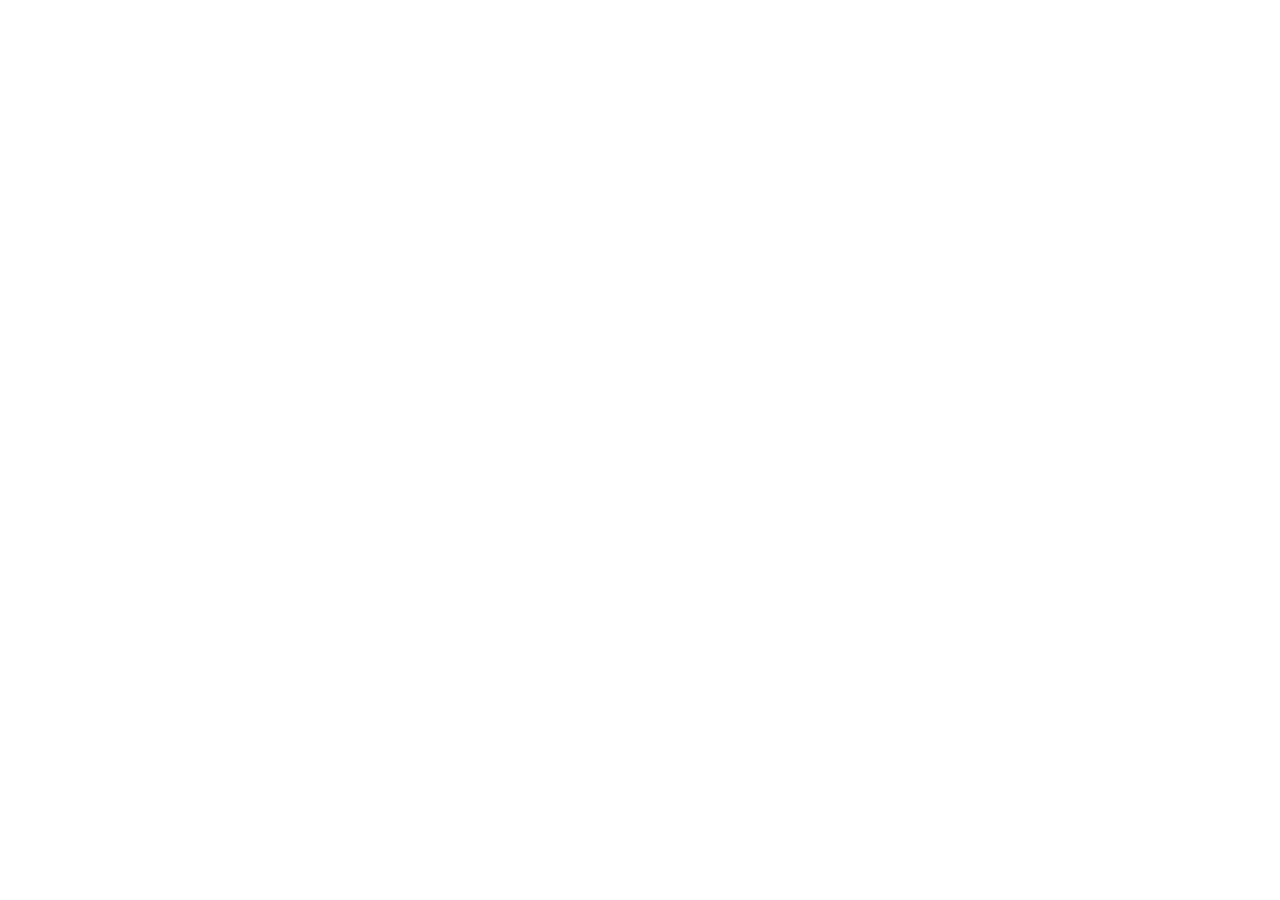
==== commit 939eeb54: "v3" ====
--- a/index.html
+++ b/index.html
@@ -10,13 +10,13 @@
     <meta property="og:title" content="Parth Karnawat | Data Science in Finance" />
     <meta property="og:description" content="Parth Karnawat - Data Science Professional specializing in Credit Risk Modeling, IFRS9, and Financial Analytics" />
     <meta property="og:type" content="website" />
-    <meta property="og:image" content="https://lovable.dev/opengraph-image-p98pqg.png" />
+<!--     <meta property="og:image" content="https://lovable.dev/opengraph-image-p98pqg.png" /> -->
 
-    <meta name="twitter:card" content="summary_large_image" />
-    <meta name="twitter:site" content="@lovable_dev" />
-    <meta name="twitter:image" content="https://lovable.dev/opengraph-image-p98pqg.png" />
-    <script type="module" crossorigin src="/assets/index-DPYtNSV6.js"></script>
-    <link rel="stylesheet" crossorigin href="/assets/index-B_X2TOBn.css">
+<!--     <meta name="twitter:card" content="summary_large_image" /> -->
+<!--     <meta name="twitter:site" content="@lovable_dev" /> -->
+<!--     <meta name="twitter:image" content="https://lovable.dev/opengraph-image-p98pqg.png" /> -->
+    <script type="module" crossorigin src="/assets/index-BeYJm2Qf.js"></script>
+    <link rel="stylesheet" crossorigin href="/assets/index-BOsBnuwC.css">
   </head>
 
   <body>
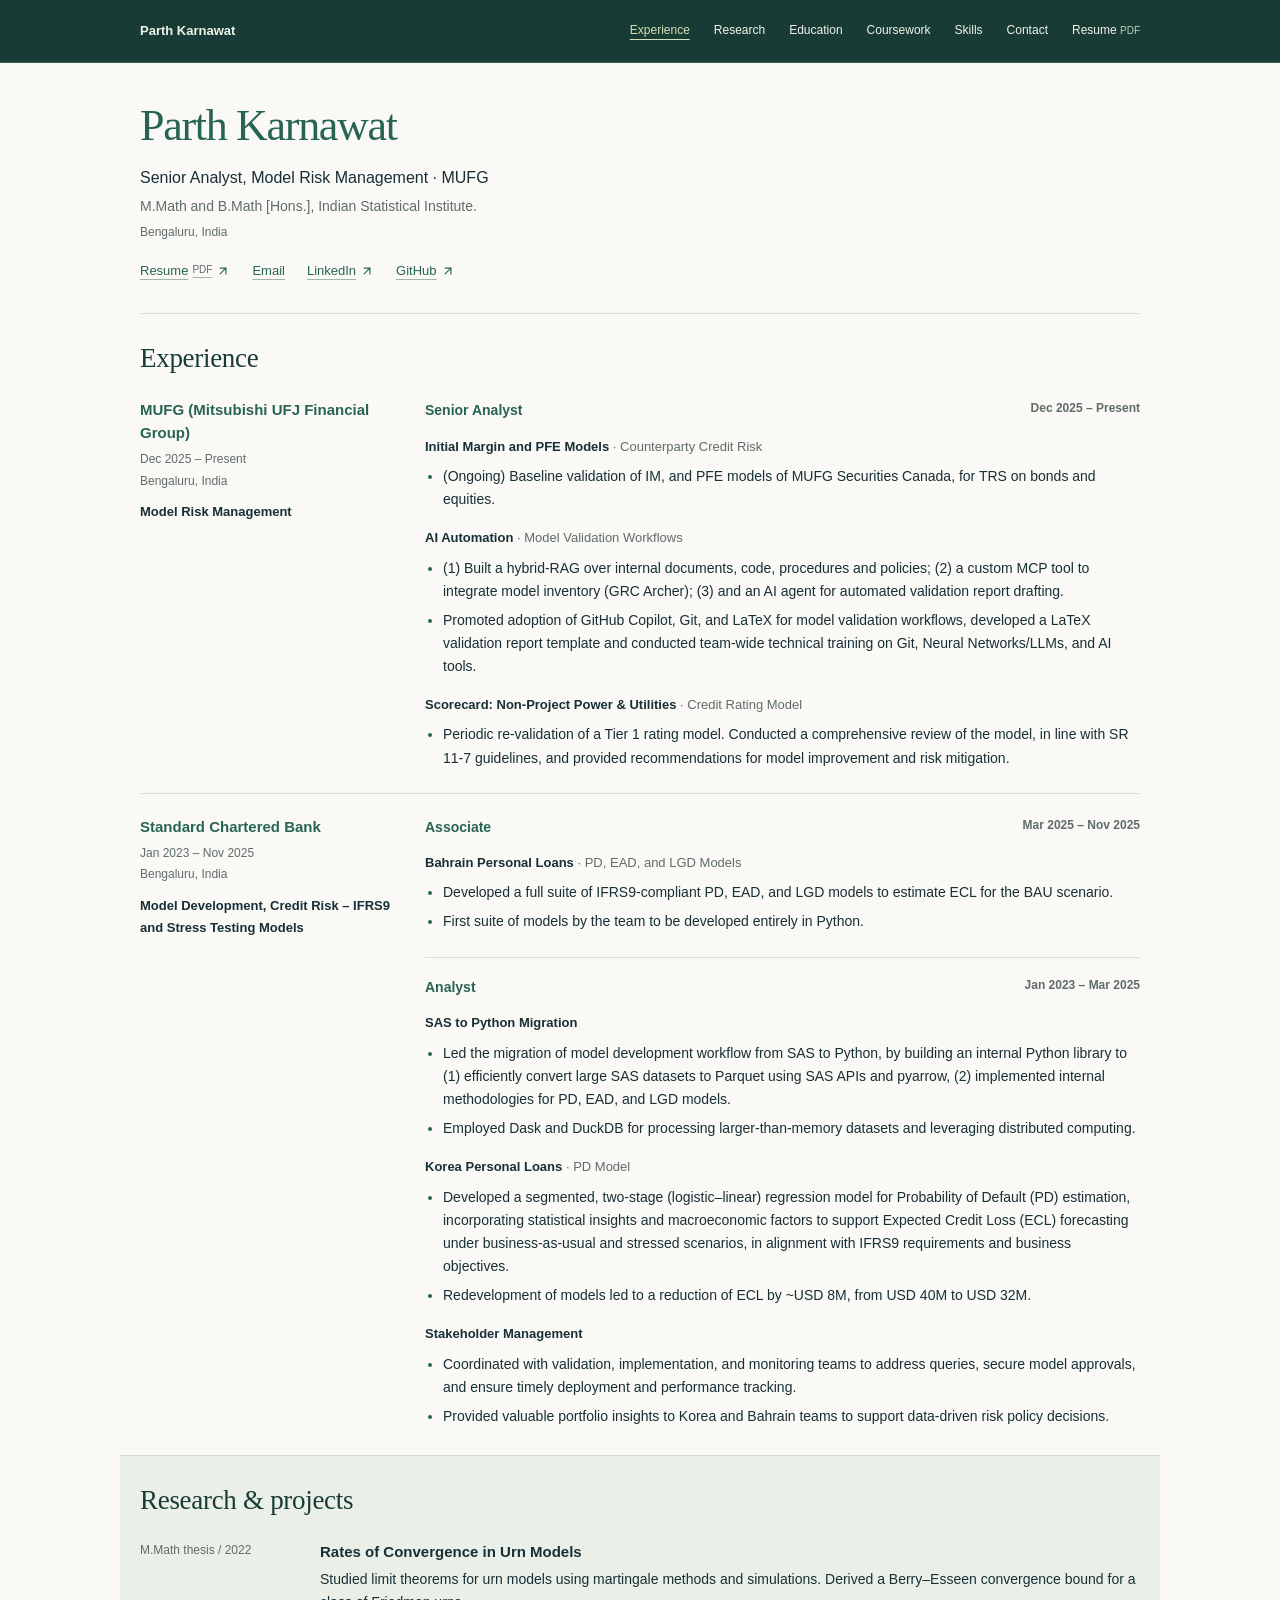
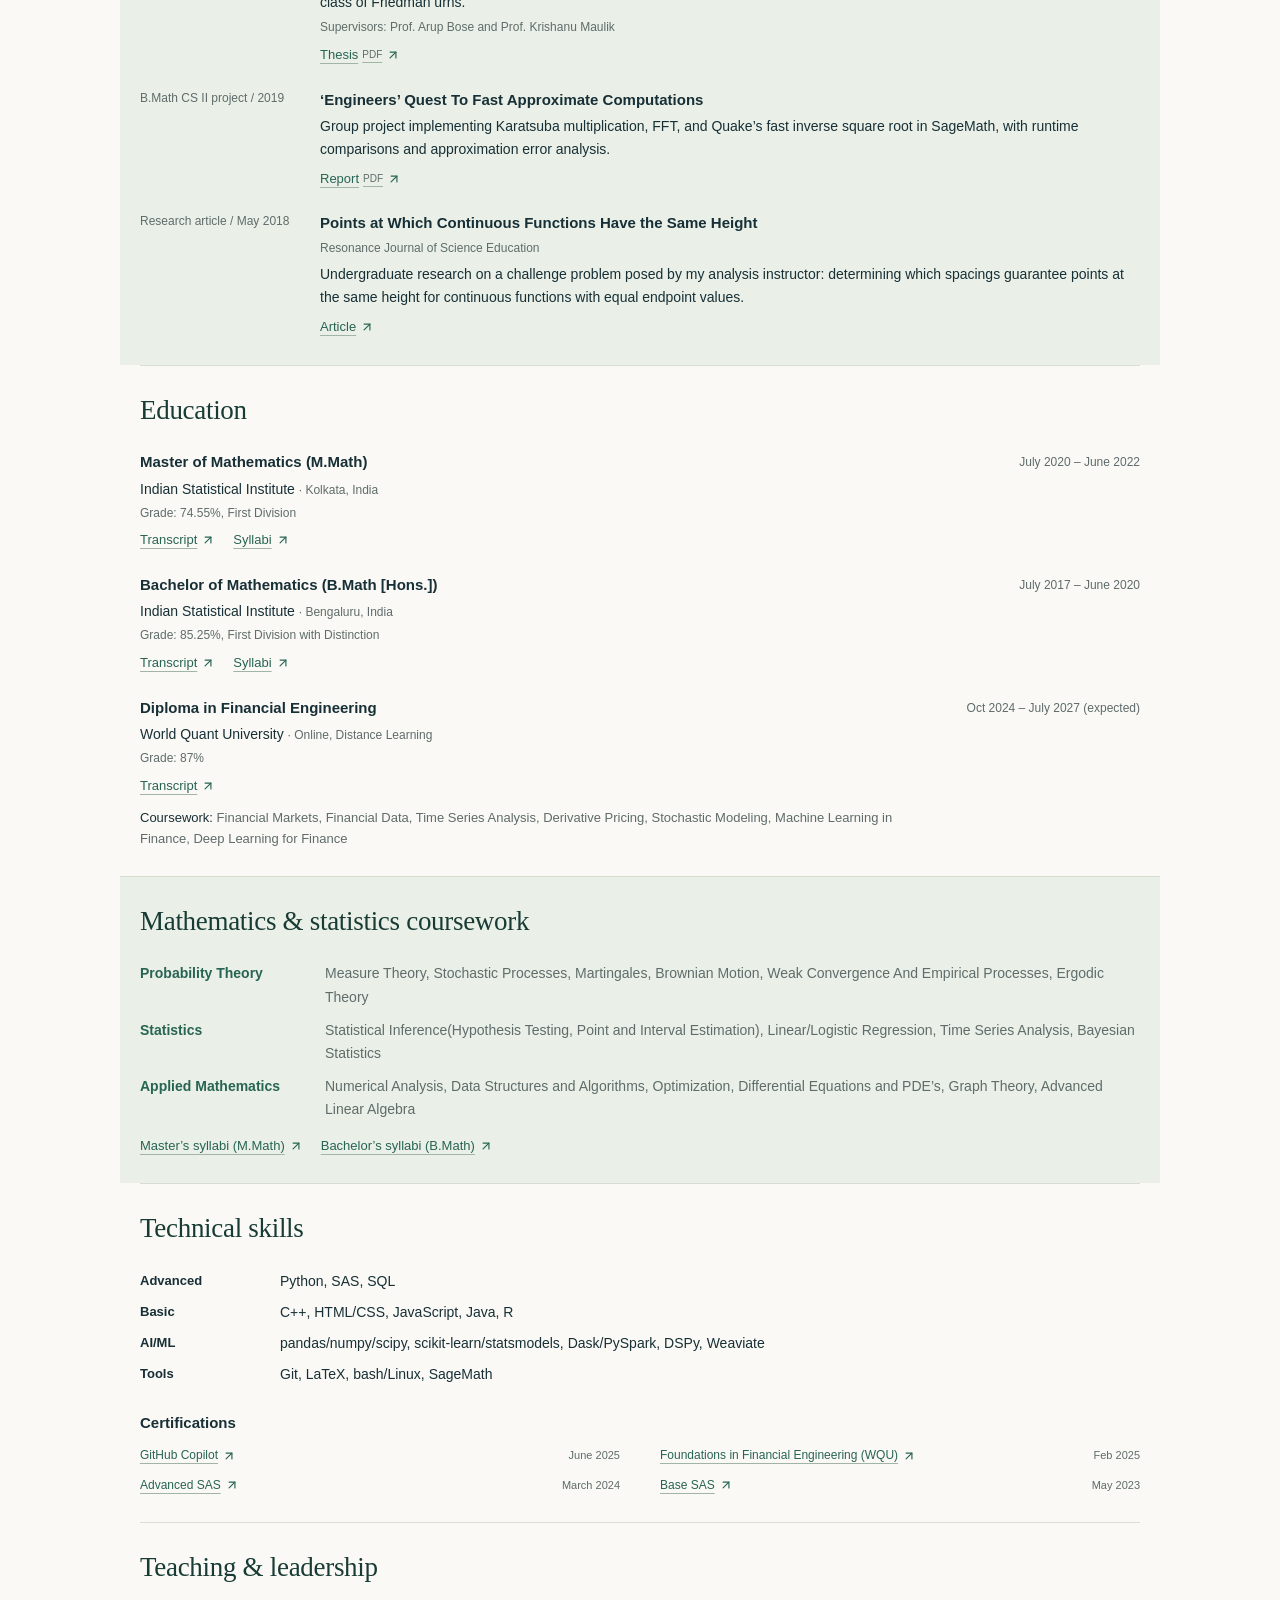
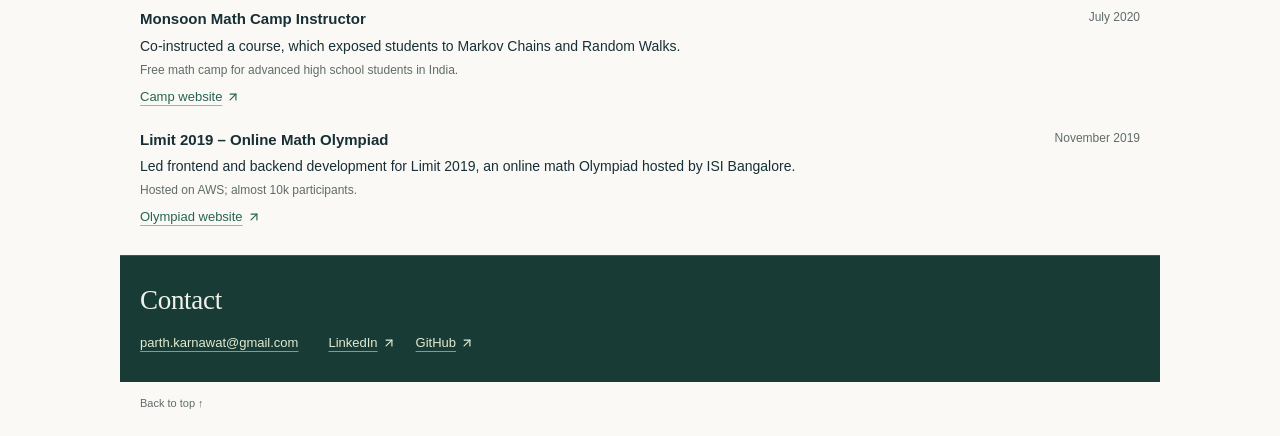
==== commit a9260a78: "Initial commit" ====
--- a/index.html
+++ b/index.html
@@ -1,27 +1,10 @@
-<!DOCTYPE html>
-<html lang="en">
-  <head>
-    <meta charset="UTF-8" />
-    <meta name="viewport" content="width=device-width, initial-scale=1.0" />
-    <title>Parth Karnawat | Data Science in Finance</title>
-    <meta name="description" content="Parth Karnawat - Data Science Professional specializing in Credit Risk Modeling, IFRS9, and Financial Analytics" />
-    <meta name="author" content="Parth Karnawat" />
-
-    <meta property="og:title" content="Parth Karnawat | Data Science in Finance" />
-    <meta property="og:description" content="Parth Karnawat - Data Science Professional specializing in Credit Risk Modeling, IFRS9, and Financial Analytics" />
-    <meta property="og:type" content="website" />
-<!--     <meta property="og:image" content="https://lovable.dev/opengraph-image-p98pqg.png" /> -->
-
-<!--     <meta name="twitter:card" content="summary_large_image" /> -->
-<!--     <meta name="twitter:site" content="@lovable_dev" /> -->
-<!--     <meta name="twitter:image" content="https://lovable.dev/opengraph-image-p98pqg.png" /> -->
-    <script type="module" crossorigin src="/assets/index-BeYJm2Qf.js"></script>
-    <link rel="stylesheet" crossorigin href="/assets/index-BOsBnuwC.css">
-  </head>
-
-  <body>
-    <div id="root"></div>
-    <!-- IMPORTANT: DO NOT REMOVE THIS SCRIPT TAG OR THIS VERY COMMENT! -->
-    <script src="https://cdn.gpteng.co/gptengineer.js" type="module"></script>
-  </body>
-</html>
+﻿<!doctype html>
+<html lang="en"><head>
+<meta charset="UTF-8" /><meta name="viewport" content="width=device-width, initial-scale=1.0" /><meta name="theme-color" content="#183c35" />
+<title>Parth Karnawat | Model Risk &amp; Mathematics</title>
+<meta name="description" content="Parth Karnawat — Senior Analyst, Model Risk Management at MUFG. Mathematics at the Indian Statistical Institute. Credit risk modeling, probability research, and financial engineering." />
+<meta name="author" content="Parth Karnawat" /><link rel="canonical" href="https://parthkarnawat.github.io/" /><link rel="icon" type="image/svg+xml" href="./favicon.svg" />
+<meta property="og:title" content="Parth Karnawat | Model Risk &amp; Mathematics" /><meta property="og:description" content="Experience in model risk and credit modeling, mathematics research, education, and academic documents." /><meta property="og:type" content="website" /><meta property="og:url" content="https://parthkarnawat.github.io/" /><meta name="twitter:card" content="summary" />
+  <script type="module" crossorigin src="./assets/index-qDdQJ3Yz.js"></script>
+  <link rel="stylesheet" crossorigin href="./assets/index-BrMRDLM6.css">
+</head><body><div id="root"><a class="skip-link" href="#main">Skip to content</a><header class="site-header"><div class="wrap header-inner"><a href="#top" class="site-name">Parth Karnawat</a><nav class="main-nav" id="main-nav" aria-label="Main navigation"><a href="#experience">Experience</a><a href="#research">Research</a><a href="#education">Education</a><a href="#coursework">Coursework</a><a href="#skills">Skills</a><a href="#contact">Contact</a><a href="./files/Parth_Karnawat_Resume.pdf" target="_blank" rel="noopener noreferrer">Resume <span class="file-type">PDF</span></a></nav><button class="menu-toggle" aria-label="Open navigation" aria-expanded="false" aria-controls="main-nav"><svg xmlns="http://www.w3.org/2000/svg" width="21" height="21" viewBox="0 0 24 24" fill="none" stroke="currentColor" stroke-width="2" stroke-linecap="round" stroke-linejoin="round" class="lucide lucide-menu"><line x1="4" x2="20" y1="12" y2="12"></line><line x1="4" x2="20" y1="6" y2="6"></line><line x1="4" x2="20" y1="18" y2="18"></line></svg></button></div></header><main class="wrap" id="main"><section id="top" class="intro"><h1>Parth Karnawat</h1><p class="current-role">Senior Analyst, Model Risk Management · MUFG</p><p class="intro-education">M.Math and B.Math [Hons.], Indian Statistical Institute.</p><p class="location">Bengaluru, India</p><div class="intro-links"><a class="text-link" href="./files/Parth_Karnawat_Resume.pdf" target="_blank" rel="noopener noreferrer">Resume <span class="file-type">PDF</span><svg xmlns="http://www.w3.org/2000/svg" width="14" height="14" viewBox="0 0 24 24" fill="none" stroke="currentColor" stroke-width="2" stroke-linecap="round" stroke-linejoin="round" class="lucide lucide-arrow-up-right" aria-hidden="true"><path d="M7 7h10v10"></path><path d="M7 17 17 7"></path></svg></a><a class="text-link" href="mailto:parth.karnawat@gmail.com">Email</a><a class="text-link" href="https://linkedin.com/in/parthkarnawat18" target="_blank" rel="noopener noreferrer">LinkedIn<svg xmlns="http://www.w3.org/2000/svg" width="14" height="14" viewBox="0 0 24 24" fill="none" stroke="currentColor" stroke-width="2" stroke-linecap="round" stroke-linejoin="round" class="lucide lucide-arrow-up-right" aria-hidden="true"><path d="M7 7h10v10"></path><path d="M7 17 17 7"></path></svg></a><a class="text-link" href="https://github.com/parthkarnawat" target="_blank" rel="noopener noreferrer">GitHub<svg xmlns="http://www.w3.org/2000/svg" width="14" height="14" viewBox="0 0 24 24" fill="none" stroke="currentColor" stroke-width="2" stroke-linecap="round" stroke-linejoin="round" class="lucide lucide-arrow-up-right" aria-hidden="true"><path d="M7 7h10v10"></path><path d="M7 17 17 7"></path></svg></a></div></section><section class="section" id="experience"><h2 class="section-heading">Experience</h2><article class="employer"><div class="employer-meta"><h3>MUFG (Mitsubishi UFJ Financial Group)</h3><p class="date">Dec 2025 – Present</p><p class="location">Bengaluru, India</p><p class="employer-description">Model Risk Management</p></div><div class="employer-work"><div class="role"><h4>Senior Analyst<span class="date">Dec 2025 – Present</span></h4><div class="work-item"><h5>Initial Margin and PFE Models<span class="work-category"> · <!-- -->Counterparty Credit Risk</span></h5><ul><li>(Ongoing) Baseline validation of IM, and PFE models of MUFG Securities Canada, for TRS on bonds and equities.</li></ul></div><div class="work-item"><h5>AI Automation<span class="work-category"> · <!-- -->Model Validation Workflows</span></h5><ul><li>(1) Built a hybrid-RAG over internal documents, code, procedures and policies; (2) a custom MCP tool to integrate model inventory (GRC Archer); (3) and an AI agent for automated validation report drafting.</li><li>Promoted adoption of GitHub Copilot, Git, and LaTeX for model validation workflows, developed a LaTeX validation report template and conducted team-wide technical training on Git, Neural Networks/LLMs, and AI tools.</li></ul></div><div class="work-item"><h5>Scorecard: Non-Project Power &amp; Utilities<span class="work-category"> · <!-- -->Credit Rating Model</span></h5><ul><li>Periodic re-validation of a Tier 1 rating model. Conducted a comprehensive review of the model, in line with SR 11-7 guidelines, and provided recommendations for model improvement and risk mitigation.</li></ul></div></div></div></article><article class="employer"><div class="employer-meta"><h3>Standard Chartered Bank</h3><p class="date">Jan 2023 – Nov 2025</p><p class="location">Bengaluru, India</p><p class="employer-description">Model Development, Credit Risk – IFRS9 and Stress Testing Models</p></div><div class="employer-work"><div class="role"><h4>Associate<span class="date">Mar 2025 – Nov 2025</span></h4><div class="work-item"><h5>Bahrain Personal Loans<span class="work-category"> · <!-- -->PD, EAD, and LGD Models</span></h5><ul><li>Developed a full suite of IFRS9-compliant PD, EAD, and LGD models to estimate ECL for the BAU scenario.</li><li>First suite of models by the team to be developed entirely in Python.</li></ul></div></div><div class="role"><h4>Analyst<span class="date">Jan 2023 – Mar 2025</span></h4><div class="work-item"><h5>SAS to Python Migration</h5><ul><li>Led the migration of model development workflow from SAS to Python, by building an internal Python library to (1) efficiently convert large SAS datasets to Parquet using SAS APIs and pyarrow, (2) implemented internal methodologies for PD, EAD, and LGD models.</li><li>Employed Dask and DuckDB for processing larger-than-memory datasets and leveraging distributed computing.</li></ul></div><div class="work-item"><h5>Korea Personal Loans<span class="work-category"> · <!-- -->PD Model</span></h5><ul><li>Developed a segmented, two-stage (logistic–linear) regression model for Probability of Default (PD) estimation, incorporating statistical insights and macroeconomic factors to support Expected Credit Loss (ECL) forecasting under business-as-usual and stressed scenarios, in alignment with IFRS9 requirements and business objectives.</li><li>Redevelopment of models led to a reduction of ECL by ~USD 8M, from USD 40M to USD 32M.</li></ul></div><div class="work-item"><h5>Stakeholder Management</h5><ul><li>Coordinated with validation, implementation, and monitoring teams to address queries, secure model approvals, and ensure timely deployment and performance tracking.</li><li>Provided valuable portfolio insights to Korea and Bahrain teams to support data-driven risk policy decisions.</li></ul></div></div></div></article></section><section class="section" id="research"><h2 class="section-heading">Research &amp; projects</h2><article class="research-item"><div class="item-meta">M.Math thesis / 2022</div><div><h3>Rates of Convergence in Urn Models</h3><p>Studied limit theorems for urn models using martingale methods and simulations. Derived a Berry–Esseen convergence bound for a class of Friedman urns.</p><p class="secondary">Supervisors: Prof. Arup Bose and Prof. Krishanu Maulik</p><a class="text-link" href="./files/mmath_project_report.pdf" target="_blank" rel="noopener noreferrer">Thesis <span class="file-type">PDF</span><svg xmlns="http://www.w3.org/2000/svg" width="14" height="14" viewBox="0 0 24 24" fill="none" stroke="currentColor" stroke-width="2" stroke-linecap="round" stroke-linejoin="round" class="lucide lucide-arrow-up-right" aria-hidden="true"><path d="M7 7h10v10"></path><path d="M7 17 17 7"></path></svg></a></div></article><article class="research-item"><div class="item-meta">B.Math CS II project / 2019</div><div><h3>‘Engineers’ Quest To Fast Approximate Computations</h3><p>Group project implementing Karatsuba multiplication, FFT, and Quake’s fast inverse square root in SageMath, with runtime comparisons and approximation error analysis.</p><a class="text-link" href="./files/bmath_cs2_project_report.pdf" target="_blank" rel="noopener noreferrer">Report <span class="file-type">PDF</span><svg xmlns="http://www.w3.org/2000/svg" width="14" height="14" viewBox="0 0 24 24" fill="none" stroke="currentColor" stroke-width="2" stroke-linecap="round" stroke-linejoin="round" class="lucide lucide-arrow-up-right" aria-hidden="true"><path d="M7 7h10v10"></path><path d="M7 17 17 7"></path></svg></a></div></article><article class="research-item"><div class="item-meta">Research article / May 2018</div><div><h3>Points at Which Continuous Functions Have the Same Height</h3><p class="secondary">Resonance Journal of Science Education</p><p>Undergraduate research on a challenge problem posed by my analysis instructor: determining which spacings guarantee points at the same height for continuous functions with equal endpoint values.</p><a class="text-link" href="https://www.ias.ac.in/describe/article/reso/023/05/0591-0596" target="_blank" rel="noopener noreferrer">Article<svg xmlns="http://www.w3.org/2000/svg" width="14" height="14" viewBox="0 0 24 24" fill="none" stroke="currentColor" stroke-width="2" stroke-linecap="round" stroke-linejoin="round" class="lucide lucide-arrow-up-right" aria-hidden="true"><path d="M7 7h10v10"></path><path d="M7 17 17 7"></path></svg></a></div></article></section><section class="section" id="education"><h2 class="section-heading">Education</h2><article class="education-row"><div><h3>Master of Mathematics (M.Math)</h3><p>Indian Statistical Institute<!-- --> <span class="location">· <!-- -->Kolkata, India</span></p><p class="secondary">Grade: 74.55%, First Division</p><div class="document-links"><a class="text-link" href="./files/mmath_transcript.pdf" target="_blank" rel="noopener noreferrer">Transcript<svg xmlns="http://www.w3.org/2000/svg" width="14" height="14" viewBox="0 0 24 24" fill="none" stroke="currentColor" stroke-width="2" stroke-linecap="round" stroke-linejoin="round" class="lucide lucide-arrow-up-right" aria-hidden="true"><path d="M7 7h10v10"></path><path d="M7 17 17 7"></path></svg></a><a class="text-link" href="./files/mmath-syllabi-brochure-asof-2020.pdf" target="_blank" rel="noopener noreferrer">Syllabi<svg xmlns="http://www.w3.org/2000/svg" width="14" height="14" viewBox="0 0 24 24" fill="none" stroke="currentColor" stroke-width="2" stroke-linecap="round" stroke-linejoin="round" class="lucide lucide-arrow-up-right" aria-hidden="true"><path d="M7 7h10v10"></path><path d="M7 17 17 7"></path></svg></a></div></div><p class="date">July 2020 – June 2022</p></article><article class="education-row"><div><h3>Bachelor of Mathematics (B.Math [Hons.])</h3><p>Indian Statistical Institute<!-- --> <span class="location">· <!-- -->Bengaluru, India</span></p><p class="secondary">Grade: 85.25%, First Division with Distinction</p><div class="document-links"><a class="text-link" href="./files/bmath_transcript.pdf" target="_blank" rel="noopener noreferrer">Transcript<svg xmlns="http://www.w3.org/2000/svg" width="14" height="14" viewBox="0 0 24 24" fill="none" stroke="currentColor" stroke-width="2" stroke-linecap="round" stroke-linejoin="round" class="lucide lucide-arrow-up-right" aria-hidden="true"><path d="M7 7h10v10"></path><path d="M7 17 17 7"></path></svg></a><a class="text-link" href="./files/bmath-syllabi-brochure-asof-2017.pdf" target="_blank" rel="noopener noreferrer">Syllabi<svg xmlns="http://www.w3.org/2000/svg" width="14" height="14" viewBox="0 0 24 24" fill="none" stroke="currentColor" stroke-width="2" stroke-linecap="round" stroke-linejoin="round" class="lucide lucide-arrow-up-right" aria-hidden="true"><path d="M7 7h10v10"></path><path d="M7 17 17 7"></path></svg></a></div></div><p class="date">July 2017 – June 2020</p></article><article class="education-row"><div><h3>Diploma in Financial Engineering</h3><p>World Quant University<!-- --> <span class="location">· <!-- -->Online, Distance Learning</span></p><p class="secondary">Grade: 87%</p><div class="document-links"><a class="text-link" href="./files/wqu-transcript.pdf" target="_blank" rel="noopener noreferrer">Transcript<svg xmlns="http://www.w3.org/2000/svg" width="14" height="14" viewBox="0 0 24 24" fill="none" stroke="currentColor" stroke-width="2" stroke-linecap="round" stroke-linejoin="round" class="lucide lucide-arrow-up-right" aria-hidden="true"><path d="M7 7h10v10"></path><path d="M7 17 17 7"></path></svg></a></div><p class="financial-coursework"><strong>Coursework: </strong>Financial Markets, Financial Data, Time Series Analysis, Derivative Pricing, Stochastic Modeling, Machine Learning in Finance, Deep Learning for Finance</p></div><p class="date">Oct 2024 – July 2027 (expected)</p></article></section><section class="section" id="coursework"><h2 class="section-heading">Mathematics &amp; statistics coursework</h2><dl class="coursework"><div><dt>Probability Theory</dt><dd>Measure Theory, Stochastic Processes, Martingales, Brownian Motion, Weak Convergence And Empirical Processes, Ergodic Theory</dd></div><div><dt>Statistics</dt><dd>Statistical Inference(Hypothesis Testing, Point and Interval Estimation), Linear/Logistic Regression, Time Series Analysis, Bayesian Statistics</dd></div><div><dt>Applied Mathematics</dt><dd>Numerical Analysis, Data Structures and Algorithms, Optimization, Differential Equations and PDE’s, Graph Theory, Advanced Linear Algebra</dd></div></dl><div class="document-links coursework-documents"><a class="text-link" href="./files/mmath-syllabi-brochure-asof-2020.pdf" target="_blank" rel="noopener noreferrer">Master’s syllabi (M.Math)<svg xmlns="http://www.w3.org/2000/svg" width="14" height="14" viewBox="0 0 24 24" fill="none" stroke="currentColor" stroke-width="2" stroke-linecap="round" stroke-linejoin="round" class="lucide lucide-arrow-up-right" aria-hidden="true"><path d="M7 7h10v10"></path><path d="M7 17 17 7"></path></svg></a><a class="text-link" href="./files/bmath-syllabi-brochure-asof-2017.pdf" target="_blank" rel="noopener noreferrer">Bachelor’s syllabi (B.Math)<svg xmlns="http://www.w3.org/2000/svg" width="14" height="14" viewBox="0 0 24 24" fill="none" stroke="currentColor" stroke-width="2" stroke-linecap="round" stroke-linejoin="round" class="lucide lucide-arrow-up-right" aria-hidden="true"><path d="M7 7h10v10"></path><path d="M7 17 17 7"></path></svg></a></div></section><section class="section" id="skills"><h2 class="section-heading">Technical skills</h2><dl class="skills-list"><div><dt>Advanced</dt><dd>Python, SAS, SQL</dd></div><div><dt>Basic</dt><dd>C++, HTML/CSS, JavaScript, Java, R</dd></div><div><dt>AI/ML</dt><dd>pandas/numpy/scipy, scikit-learn/statsmodels, Dask/PySpark, DSPy, Weaviate</dd></div><div><dt>Tools</dt><dd>Git, LaTeX, bash/Linux, SageMath</dd></div></dl><h3 class="subheading">Certifications</h3><ul class="certifications"><li><a class="text-link" href="https://www.credly.com/badges/9d3aba5f-3117-49e0-a9f2-366aa9a759c1/public_url" target="_blank" rel="noopener noreferrer">GitHub Copilot<svg xmlns="http://www.w3.org/2000/svg" width="14" height="14" viewBox="0 0 24 24" fill="none" stroke="currentColor" stroke-width="2" stroke-linecap="round" stroke-linejoin="round" class="lucide lucide-arrow-up-right" aria-hidden="true"><path d="M7 7h10v10"></path><path d="M7 17 17 7"></path></svg></a><span class="date">June 2025</span></li><li><a class="text-link" href="https://www.credly.com/badges/03e39267-501f-4f53-ae59-4739ffd86ae9/public_url" target="_blank" rel="noopener noreferrer">Foundations in Financial Engineering (WQU)<svg xmlns="http://www.w3.org/2000/svg" width="14" height="14" viewBox="0 0 24 24" fill="none" stroke="currentColor" stroke-width="2" stroke-linecap="round" stroke-linejoin="round" class="lucide lucide-arrow-up-right" aria-hidden="true"><path d="M7 7h10v10"></path><path d="M7 17 17 7"></path></svg></a><span class="date">Feb 2025</span></li><li><a class="text-link" href="https://www.credly.com/badges/8f0895dc-2c1d-48af-b241-810ebe4a41b0/public_url" target="_blank" rel="noopener noreferrer">Advanced SAS<svg xmlns="http://www.w3.org/2000/svg" width="14" height="14" viewBox="0 0 24 24" fill="none" stroke="currentColor" stroke-width="2" stroke-linecap="round" stroke-linejoin="round" class="lucide lucide-arrow-up-right" aria-hidden="true"><path d="M7 7h10v10"></path><path d="M7 17 17 7"></path></svg></a><span class="date">March 2024</span></li><li><a class="text-link" href="https://www.credly.com/badges/4879ebd4-1112-424c-9483-3fa65284583c/public_url" target="_blank" rel="noopener noreferrer">Base SAS<svg xmlns="http://www.w3.org/2000/svg" width="14" height="14" viewBox="0 0 24 24" fill="none" stroke="currentColor" stroke-width="2" stroke-linecap="round" stroke-linejoin="round" class="lucide lucide-arrow-up-right" aria-hidden="true"><path d="M7 7h10v10"></path><path d="M7 17 17 7"></path></svg></a><span class="date">May 2023</span></li></ul></section><section class="section" id="community"><h2 class="section-heading">Teaching &amp; leadership</h2><article class="community-item"><div><h3>Monsoon Math Camp Instructor</h3><p>Co-instructed a course, which exposed students to Markov Chains and Random Walks.</p><p class="secondary">Free math camp for advanced high school students in India.</p><a class="text-link" href="https://sites.google.com/view/monsoon-math/team" target="_blank" rel="noopener noreferrer">Camp website<svg xmlns="http://www.w3.org/2000/svg" width="14" height="14" viewBox="0 0 24 24" fill="none" stroke="currentColor" stroke-width="2" stroke-linecap="round" stroke-linejoin="round" class="lucide lucide-arrow-up-right" aria-hidden="true"><path d="M7 7h10v10"></path><path d="M7 17 17 7"></path></svg></a></div><p class="date">July 2020</p></article><article class="community-item"><div><h3>Limit 2019 – Online Math Olympiad</h3><p>Led frontend and backend development for Limit 2019, an online math Olympiad hosted by ISI Bangalore.</p><p class="secondary">Hosted on AWS; almost 10k participants.</p><a class="text-link" href="https://www.limitisi.in/" target="_blank" rel="noopener noreferrer">Olympiad website<svg xmlns="http://www.w3.org/2000/svg" width="14" height="14" viewBox="0 0 24 24" fill="none" stroke="currentColor" stroke-width="2" stroke-linecap="round" stroke-linejoin="round" class="lucide lucide-arrow-up-right" aria-hidden="true"><path d="M7 7h10v10"></path><path d="M7 17 17 7"></path></svg></a></div><p class="date">November 2019</p></article></section><section class="section contact-section" id="contact"><h2 class="section-heading">Contact</h2><a class="contact-email text-link" href="mailto:parth.karnawat@gmail.com">parth.karnawat@gmail.com</a><div class="contact-links"><a class="text-link" href="https://linkedin.com/in/parthkarnawat18" target="_blank" rel="noopener noreferrer">LinkedIn<svg xmlns="http://www.w3.org/2000/svg" width="14" height="14" viewBox="0 0 24 24" fill="none" stroke="currentColor" stroke-width="2" stroke-linecap="round" stroke-linejoin="round" class="lucide lucide-arrow-up-right" aria-hidden="true"><path d="M7 7h10v10"></path><path d="M7 17 17 7"></path></svg></a><a class="text-link" href="https://github.com/parthkarnawat" target="_blank" rel="noopener noreferrer">GitHub<svg xmlns="http://www.w3.org/2000/svg" width="14" height="14" viewBox="0 0 24 24" fill="none" stroke="currentColor" stroke-width="2" stroke-linecap="round" stroke-linejoin="round" class="lucide lucide-arrow-up-right" aria-hidden="true"><path d="M7 7h10v10"></path><path d="M7 17 17 7"></path></svg></a></div></section></main><footer class="wrap footer"><a href="#top">Back to top ↑</a></footer></div></body></html>
--- a/assets/index-BrMRDLM6.css
+++ b/assets/index-BrMRDLM6.css
@@ -0,0 +1 @@
+*,:before,:after,::backdrop{--tw-border-spacing-x:0;--tw-border-spacing-y:0;--tw-translate-x:0;--tw-translate-y:0;--tw-rotate:0;--tw-skew-x:0;--tw-skew-y:0;--tw-scale-x:1;--tw-scale-y:1;--tw-pan-x: ;--tw-pan-y: ;--tw-pinch-zoom: ;--tw-scroll-snap-strictness:proximity;--tw-gradient-from-position: ;--tw-gradient-via-position: ;--tw-gradient-to-position: ;--tw-ordinal: ;--tw-slashed-zero: ;--tw-numeric-figure: ;--tw-numeric-spacing: ;--tw-numeric-fraction: ;--tw-ring-inset: ;--tw-ring-offset-width:0px;--tw-ring-offset-color:#fff;--tw-ring-color:#3b82f680;--tw-ring-offset-shadow:0 0 #0000;--tw-ring-shadow:0 0 #0000;--tw-shadow:0 0 #0000;--tw-shadow-colored:0 0 #0000;--tw-blur: ;--tw-brightness: ;--tw-contrast: ;--tw-grayscale: ;--tw-hue-rotate: ;--tw-invert: ;--tw-saturate: ;--tw-sepia: ;--tw-drop-shadow: ;--tw-backdrop-blur: ;--tw-backdrop-brightness: ;--tw-backdrop-contrast: ;--tw-backdrop-grayscale: ;--tw-backdrop-hue-rotate: ;--tw-backdrop-invert: ;--tw-backdrop-opacity: ;--tw-backdrop-saturate: ;--tw-backdrop-sepia: ;--tw-contain-size: ;--tw-contain-layout: ;--tw-contain-paint: ;--tw-contain-style: }*,:before,:after{box-sizing:border-box;border:0 solid #e5e7eb}:before,:after{--tw-content:""}html,:host{-webkit-text-size-adjust:100%;tab-size:4;font-feature-settings:normal;font-variation-settings:normal;-webkit-tap-highlight-color:transparent;font-family:ui-sans-serif,system-ui,sans-serif,Apple Color Emoji,Segoe UI Emoji,Segoe UI Symbol,Noto Color Emoji;line-height:1.5}body{line-height:inherit;margin:0}hr{height:0;color:inherit;border-top-width:1px}abbr:where([title]){-webkit-text-decoration:underline dotted;text-decoration:underline dotted}h1,h2,h3,h4,h5,h6{font-size:inherit;font-weight:inherit}a{color:inherit;-webkit-text-decoration:inherit;text-decoration:inherit}b,strong{font-weight:bolder}code,kbd,samp,pre{font-feature-settings:normal;font-variation-settings:normal;font-family:ui-monospace,SFMono-Regular,Menlo,Monaco,Consolas,Liberation Mono,Courier New,monospace;font-size:1em}small{font-size:80%}sub,sup{vertical-align:baseline;font-size:75%;line-height:0;position:relative}sub{bottom:-.25em}sup{top:-.5em}table{text-indent:0;border-color:inherit;border-collapse:collapse}button,input,optgroup,select,textarea{font-feature-settings:inherit;font-variation-settings:inherit;font-family:inherit;font-size:100%;font-weight:inherit;line-height:inherit;letter-spacing:inherit;color:inherit;margin:0;padding:0}button,select{text-transform:none}button,input:where([type=button]),input:where([type=reset]),input:where([type=submit]){-webkit-appearance:button;background-color:#0000;background-image:none}:-moz-focusring{outline:auto}:-moz-ui-invalid{box-shadow:none}progress{vertical-align:baseline}::-webkit-inner-spin-button{height:auto}::-webkit-outer-spin-button{height:auto}[type=search]{-webkit-appearance:textfield;outline-offset:-2px}::-webkit-search-decoration{-webkit-appearance:none}::-webkit-file-upload-button{-webkit-appearance:button;font:inherit}summary{display:list-item}blockquote,dl,dd,h1,h2,h3,h4,h5,h6,hr,figure,p,pre{margin:0}fieldset{margin:0;padding:0}legend{padding:0}ol,ul,menu{margin:0;padding:0;list-style:none}dialog{padding:0}textarea{resize:vertical}input::-moz-placeholder{opacity:1;color:#9ca3af}textarea::-moz-placeholder{opacity:1;color:#9ca3af}input::placeholder,textarea::placeholder{opacity:1;color:#9ca3af}button,[role=button]{cursor:pointer}:disabled{cursor:default}img,svg,video,canvas,audio,iframe,embed,object{vertical-align:middle;display:block}img,video{max-width:100%;height:auto}[hidden]:where(:not([hidden=until-found])){display:none}:root{color:#172f36;font-synthesis:none;--ink:#172f36;--muted:#5f6c6b;--green:#286454;--line:#d9ddd5;--sage:#eaf0e7;--forest:#183c35;background:#faf9f5;font-family:Arial,Helvetica,sans-serif}*{box-sizing:border-box}html{scroll-padding-top:88px}body{margin:0;font-size:14px;line-height:1.65}a{color:inherit;text-decoration:none}a:hover{color:var(--green)}a:focus-visible,button:focus-visible,summary:focus-visible{outline:2px solid var(--green);outline-offset:5px}button{font:inherit;cursor:pointer}h1,h2,h3,h4,h5,p{margin:0}h1,h2{font-family:Georgia,Times New Roman,serif;font-weight:400}h3,h4,h5{font-family:Arial,Helvetica,sans-serif;font-weight:600}::selection{background:#dce8dc}.wrap{width:min(1000px,100% - 64px);margin-inline:auto}.text-link{color:var(--green);text-underline-offset:4px;align-items:center;gap:4px;font-size:13px;-webkit-text-decoration:underline #a2b4a5;text-decoration:underline #a2b4a5;display:inline-flex}.text-link:hover{text-decoration-color:currentColor}.text-link svg{flex-shrink:0}.file-type{color:var(--muted);font-size:10px}.date,.location,.secondary,.item-meta{color:var(--muted);font-size:12px}.date{line-height:1.6}.skip-link{z-index:20;background:#fff;padding:10px;position:fixed;top:-100px;left:20px}.skip-link:focus{top:10px}.site-header{z-index:10;background:var(--forest);color:#f0f3e9;border-bottom:1px solid #355d50;position:sticky;top:0}.header-inner{justify-content:space-between;align-items:center;gap:24px;min-height:62px;display:flex}.site-name{white-space:nowrap;font-size:13px;font-weight:600}.main-nav{flex-wrap:wrap;align-items:center;gap:24px;display:flex}.main-nav a{font-size:12px}.site-header a:hover{color:#d3dfb6}.site-header a:focus-visible,.site-header button:focus-visible{outline-color:#d3dfb6}.site-header .file-type{color:#c0d0c0}.main-nav a[aria-current]{color:#d3dfb6;text-underline-offset:5px;text-decoration:underline}.menu-toggle{color:inherit;background:0 0;border:0;padding:8px;display:none}.intro{padding-block:38px 32px}.intro h1{letter-spacing:-1.3px;color:var(--green);margin-bottom:13px;font-size:44px;line-height:1.15}.current-role{font-size:16px;font-weight:500}.intro-education{color:var(--muted);margin-top:4px}.intro .location{margin-top:5px}.intro-links{flex-wrap:wrap;gap:22px;margin-top:17px;display:flex}.section{border-top:1px solid var(--line);padding-block:27px}.section-heading{letter-spacing:-.3px;color:var(--forest);margin-bottom:23px;font-size:27px;line-height:1.3}#research,#coursework{background:var(--sage);border-color:#d2ddcc;margin-inline:-20px;padding-inline:20px}.employer{grid-template-columns:250px 1fr;gap:35px;display:grid}.employer+.employer{border-top:1px solid var(--line);margin-top:23px;padding-top:22px}.employer-meta h3{color:var(--green);margin-bottom:6px;font-size:15px;line-height:1.5}.employer-meta .location{margin-top:2px}.employer-description{color:var(--ink);margin-top:10px;font-size:13px;font-weight:600}.employer-work{min-width:0}.work-item ul{margin:8px 0 0;padding-left:18px;list-style:outside}.work-item li+li{margin-top:6px}.work-item li::marker{color:var(--green)}.role+.role{border-top:1px solid var(--line);margin-top:24px;padding-top:18px}.role h4{color:var(--green);flex-wrap:wrap;justify-content:space-between;gap:5px 16px;margin-bottom:13px;font-size:14px;display:flex}.work-item+.work-item{margin-top:16px}.work-item h5{font-size:13px}.work-category{color:var(--muted);font-weight:400}.work-item ul{font-size:14px}.research-item{grid-template-columns:155px 1fr;gap:25px;display:grid}.research-item+.research-item{margin-top:22px}.research-item h3,.education-row h3,.community-item h3{margin-bottom:4px;font-size:15px;line-height:1.5}.research-item p{margin-top:4px}.research-item .text-link{margin-top:7px}.education-row{grid-template-columns:1fr 200px;gap:25px;display:grid}.education-row+.education-row{margin-top:23px}.education-row>.date{text-align:right;padding-top:2px}.education-row .secondary{margin-top:3px}.document-links{flex-wrap:wrap;gap:18px;margin-top:6px;display:flex}.coursework-documents{margin-top:14px}.financial-coursework{color:var(--muted);margin-top:10px;font-size:13px}.financial-coursework strong{color:var(--ink);font-weight:500}.coursework{margin:0;font-size:14px}.coursework>div{grid-template-columns:170px 1fr;gap:15px;display:grid}.coursework>div+div{margin-top:10px}.coursework dt{color:var(--green);font-weight:600}.coursework dd{color:var(--muted);margin:0}.skills-list{margin:0}.skills-list>div{grid-template-columns:120px 1fr;gap:20px;display:grid}.skills-list>div+div{margin-top:8px}.skills-list dt{font-size:13px;font-weight:600}.skills-list dd{overflow-wrap:anywhere;margin:0}.subheading{margin-top:25px;margin-bottom:10px;font-size:15px}.certifications{grid-template-columns:1fr 1fr;gap:10px 40px;margin:0;padding:0;list-style:none;display:grid}.certifications li{justify-content:space-between;align-items:baseline;gap:10px;display:flex}.certifications .date{white-space:nowrap;font-size:11px}.certifications .text-link{font-size:12px}.community-item{grid-template-columns:1fr 130px;gap:25px;display:grid}.community-item+.community-item{margin-top:21px}.community-item .date{text-align:right}.community-item .text-link{margin-top:5px}.community-item .secondary{margin-top:3px}.contact-section{background:var(--forest);color:#f0f3e9;border-color:#355d50;margin-inline:-20px;padding-inline:20px}.contact-section .section-heading{color:#f0f3e9}.contact-section .text-link{color:#e1eacf;text-decoration-color:#829c87}.contact-section .text-link:hover{color:#fff}.contact-section a:focus-visible{outline-color:#d3dfb6}.contact-section .section-heading{margin-bottom:13px}.contact-links{gap:20px;margin-left:30px;display:inline-flex}.footer{color:var(--muted);padding-block:12px 24px;font-size:11px}@media (width<=800px){.wrap{width:calc(100% - 40px)}.main-nav{gap:16px}.employer{grid-template-columns:205px 1fr;gap:25px}.certifications{grid-template-columns:1fr;max-width:550px}}@media (width<=620px){html{scroll-padding-top:76px}.header-inner{min-height:55px}.menu-toggle{display:block}.main-nav{background:var(--forest);border-bottom:1px solid #355d50;padding:12px 20px 16px;display:none;position:absolute;top:55px;left:0;right:0}.main-nav.is-open{flex-direction:column;align-items:stretch;gap:0;display:flex}.main-nav a{padding:9px 0;font-size:14px}.intro{padding-block:28px}.intro h1{font-size:36px}.current-role{font-size:14px}.intro-education{font-size:13px}.intro-links{gap:20px}.section{padding-block:24px}.section-heading{margin-bottom:18px;font-size:25px}.employer{grid-template-columns:1fr;gap:13px}.employer-meta .location{display:none}.research-item,.education-row,.community-item{grid-template-columns:1fr;gap:5px}.education-row>.date,.community-item>.date{text-align:left;grid-row:1;padding:0}.education-row h3,.community-item h3{margin-top:2px}.education-row .location{display:block}.skills-list>div{grid-template-columns:78px 1fr;gap:12px}.skills-list dd{font-size:13px}.coursework>div{grid-template-columns:1fr;gap:3px}.contact-links{margin:12px 0 0;display:flex}}@media print{.site-header,.intro-links,.footer{display:none}.wrap{width:100%}.intro{padding:0 0 15px}.intro h1{font-size:30px}.section{padding-block:15px}.section-heading{font-size:22px}#research,#coursework,.contact-section{background:0 0;margin-inline:0;padding-inline:0}.contact-section .section-heading,.contact-section .text-link{color:var(--ink)}.employer,.research-item,.education-row,.community-item{-moz-column-break-inside:avoid;break-inside:avoid}}
